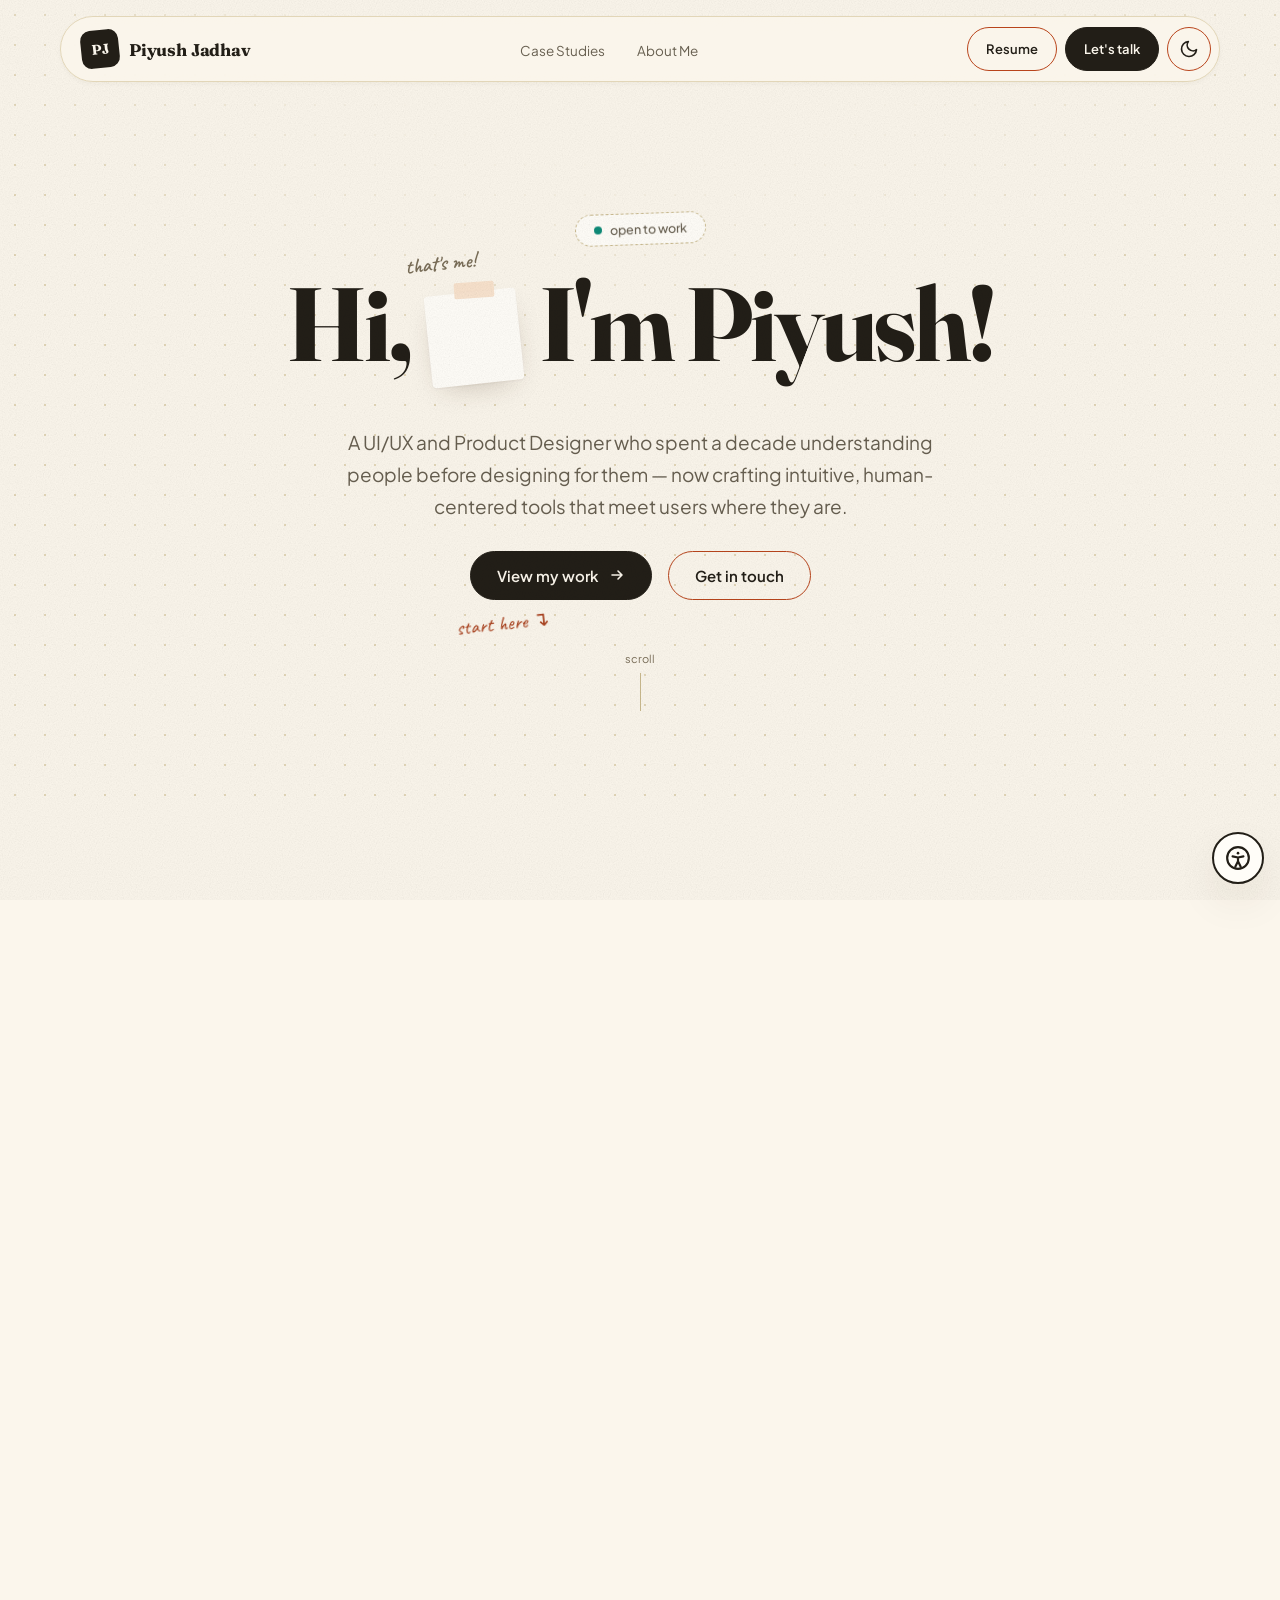
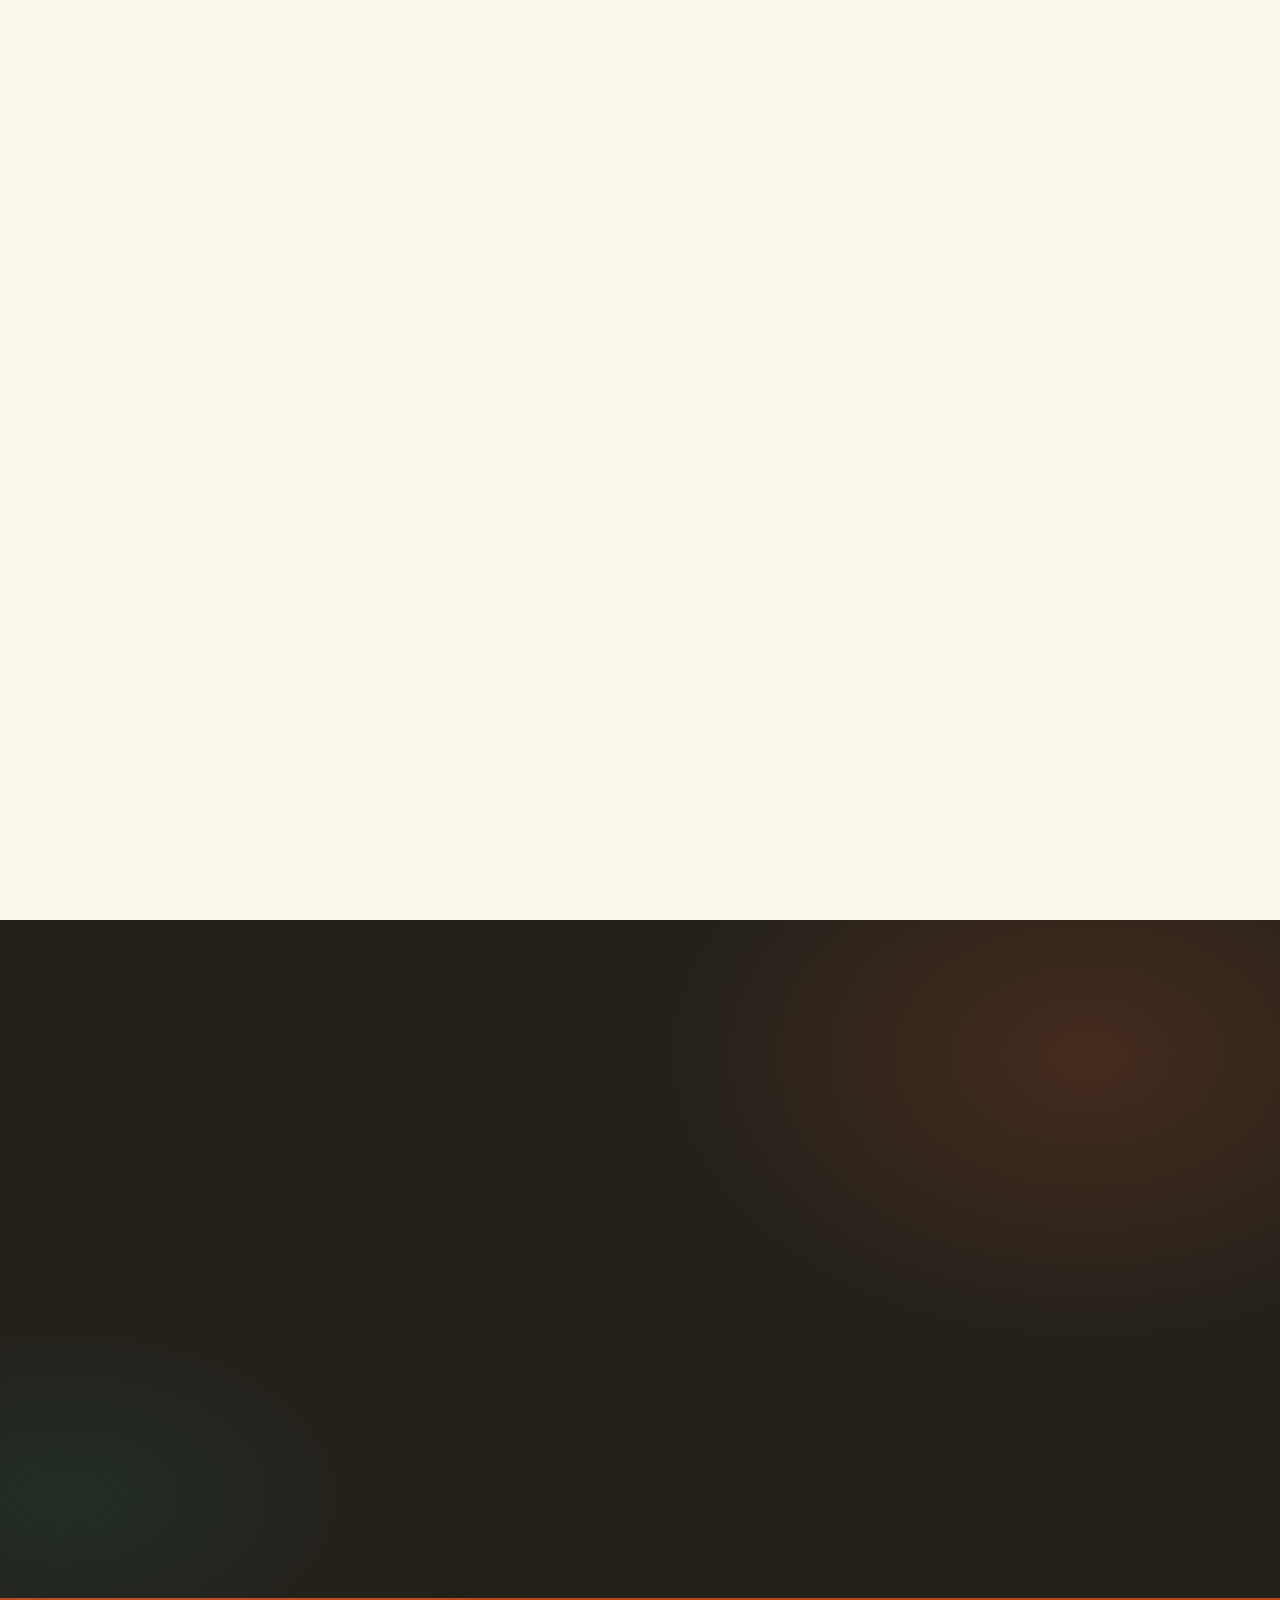
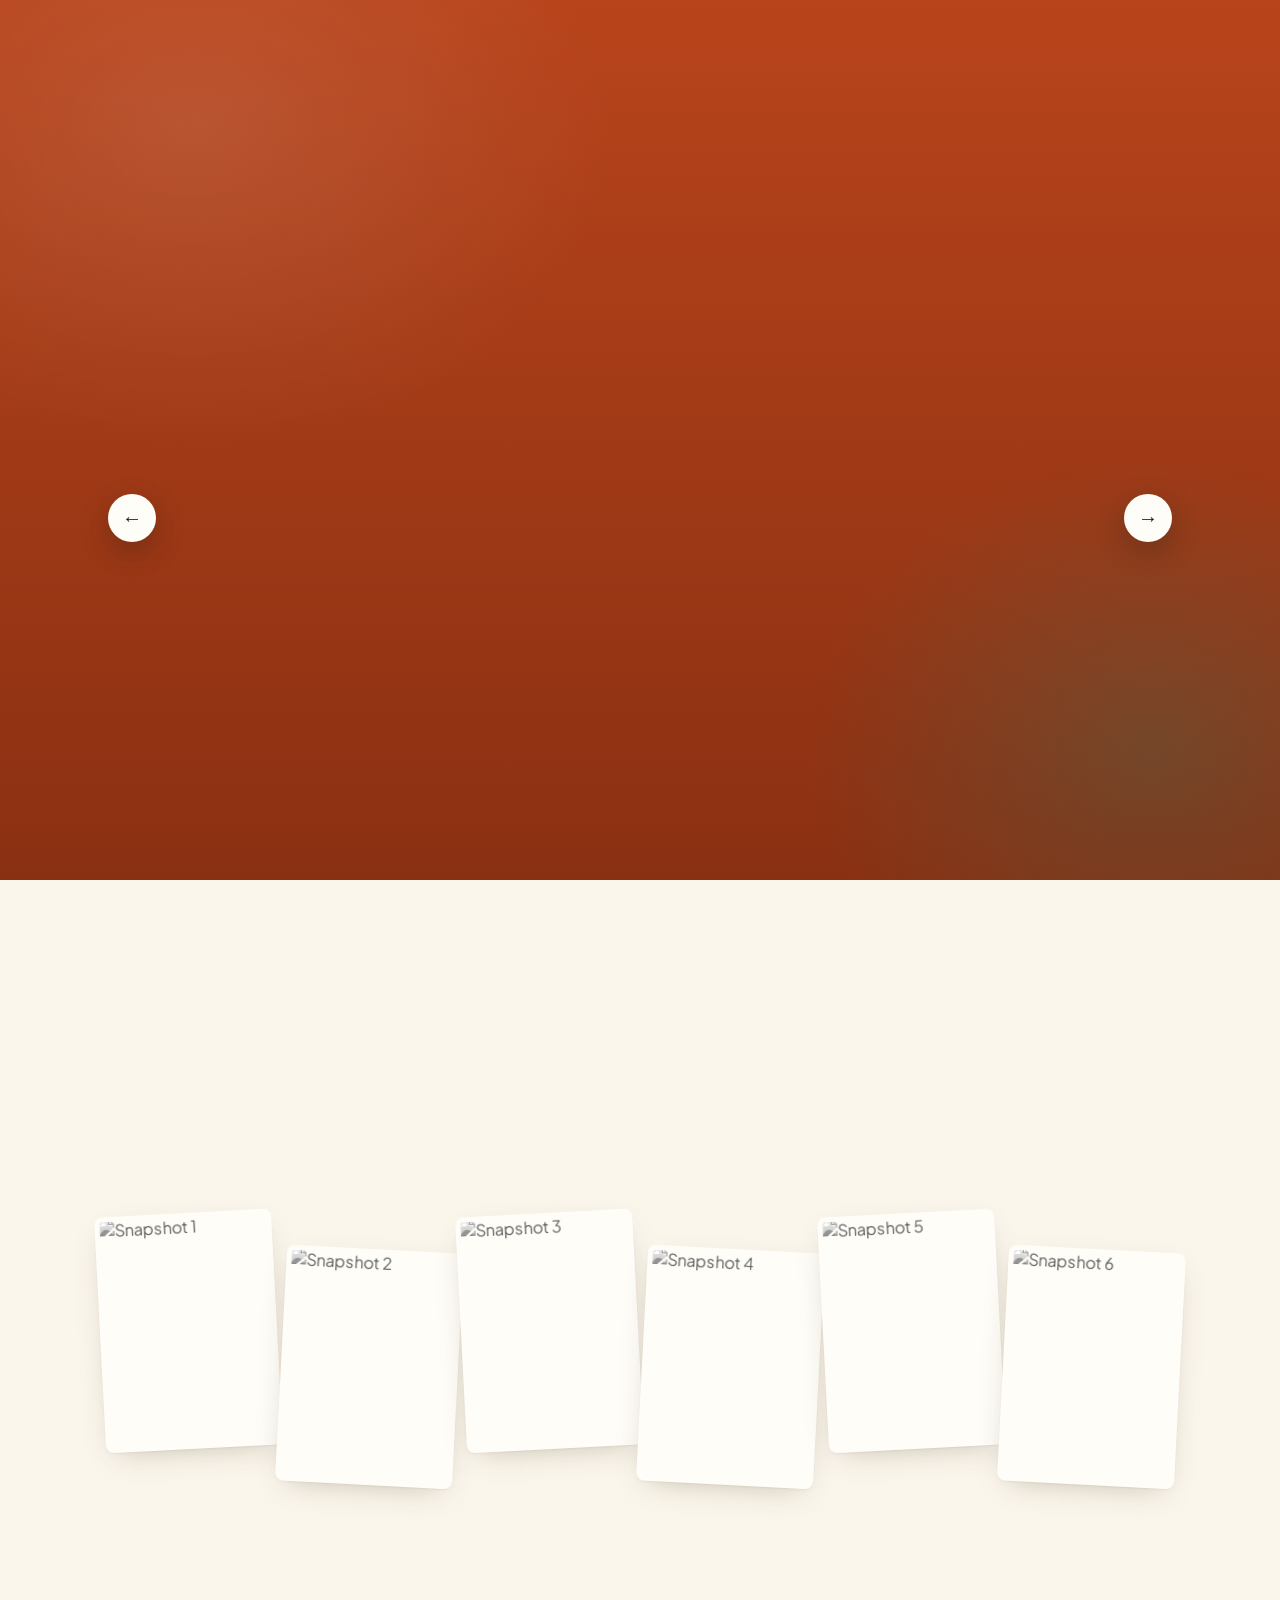
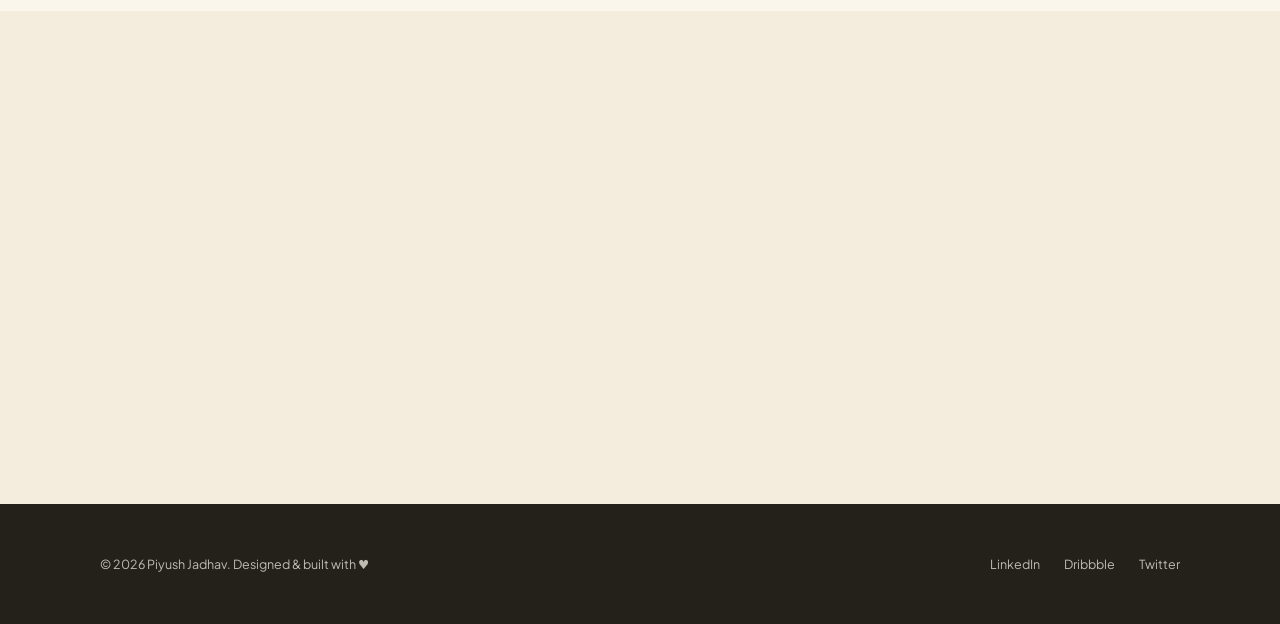
==== site/index.html @ 5db4d3a3 "Rename portfolio_new/site/index.html to site/index.html" ====
<!DOCTYPE html>
<html lang="en">
<head>
<meta charset="UTF-8">
<meta name="viewport" content="width=device-width, initial-scale=1.0">
<title>Piyush Jadhav — UX &amp; Product Designer</title>
<meta name="description" content="Portfolio of Piyush Jadhav, a UX and product designer crafting human-centered tools.">
<meta name="theme-color" content="#FBF6EC">
<meta property="og:title" content="Piyush Jadhav — UX &amp; Product Designer">
<meta property="og:description" content="Portfolio of Piyush Jadhav, a UX and product designer crafting human-centered tools.">
<meta property="og:type" content="website">
<link rel="icon" href="favicon.ico" sizes="any">
<link rel="icon" type="image/svg+xml" href="favicon.svg">
<script>
document.documentElement.classList.add('js');
try{var d=document.documentElement,s=JSON.parse(localStorage.getItem('pj-a11y')||'null');
if(!s){s={calm:matchMedia('(prefers-reduced-motion: reduce)').matches,contrast:matchMedia('(prefers-contrast: more)').matches}}
if(s.text)d.dataset.a11yText=s.text;
['contrast','font','calm','links','space'].forEach(function(k){if(s[k])d.setAttribute('data-a11y-'+k,'')})}catch(e){}
try{var t=null;try{t=localStorage.getItem('pj-theme')}catch(e){}
if(t!=='dark'&&t!=='light')t=matchMedia('(prefers-color-scheme: dark)').matches?'dark':'light';
d.dataset.theme=t;var m=document.querySelector('meta[name="theme-color"]');if(m)m.setAttribute('content',t==='dark'?'#17140F':'#FBF6EC')}catch(e){}
</script>
<link rel="preconnect" href="https://fonts.googleapis.com">
<link rel="preconnect" href="https://fonts.gstatic.com" crossorigin>
<link href="https://fonts.googleapis.com/css2?family=Fraunces:opsz,wght@9..144,600;9..144,700&amp;family=Plus+Jakarta+Sans:wght@400;500;600;700&amp;family=Caveat:wght@500;600&amp;display=swap" rel="stylesheet">

<link rel="stylesheet" href="css/site.css">
</head>
<body>
<a href="#main" class="skip-link">Skip to content</a>

<div id="grain" aria-hidden="true"></div>

<!-- ── NAVBAR ── -->
<nav id="navbar" aria-label="Main navigation">
  <div id="navbar-inner">
    <a href="./" class="nav-logo" aria-label="Piyush Jadhav — home">
      <div class="nav-logo-mark" aria-hidden="true">PJ</div>
      <span class="nav-logo-name">Piyush Jadhav</span>
    </a>
    <ul class="nav-links">
      <li><a href="#work">Case Studies</a></li>
      <li><a href="#about">About Me</a></li>
    </ul>
    <div class="nav-actions">
      <a href="assets/Resume.pdf" target="_blank" rel="noopener" class="nav-pill nav-pill--ghost">Resume<span class="sr-only"> (opens in new tab)</span></a>
      <a href="#contact" class="nav-pill nav-pill--solid">Let's talk</a>
      <button type="button" class="theme-toggle" id="theme-toggle" aria-label="Dark mode" aria-pressed="false">
        <svg class="icon-moon" viewBox="0 0 24 24" fill="none" stroke="currentColor" stroke-width="2" stroke-linecap="round" stroke-linejoin="round" aria-hidden="true"><path d="M21 12.79A9 9 0 1 1 11.21 3 7 7 0 0 0 21 12.79z"/></svg>
        <svg class="icon-sun" viewBox="0 0 24 24" fill="none" stroke="currentColor" stroke-width="2" stroke-linecap="round" stroke-linejoin="round" aria-hidden="true"><circle cx="12" cy="12" r="4"/><path d="M12 2v2M12 20v2M4.93 4.93l1.41 1.41M17.66 17.66l1.41 1.41M2 12h2M20 12h2M4.93 19.07l1.41-1.41M17.66 6.34l1.41-1.41"/></svg>
      </button>
      <button type="button" class="nav-hamburger" id="hamburger" aria-label="Open menu" aria-expanded="false" aria-controls="mobile-menu">
        <span></span><span></span><span></span>
      </button>
    </div>
  </div>
</nav>

<!-- Mobile menu -->
<div id="mobile-menu" aria-hidden="true">
  <ul>
    <li><a href="#work">Case Studies</a></li>
    <li><a href="#about">About Me</a></li>
    <li><a href="assets/Resume.pdf" target="_blank" rel="noopener">Resume<span class="sr-only"> (opens in new tab)</span></a></li>
    <li><a href="#contact">Let's talk →</a></li>
  </ul>
</div>

<main id="main" tabindex="-1">
<!-- ── HERO ── -->
<section id="hero" aria-label="Introduction">
  <div class="hero-inner">

    <div class="hero-badge">
      <div class="hero-badge-dot"></div>
      <span>open to work</span>
    </div>

    <h1 class="hero-headline">
      Hi,&nbsp;<span class="hero-photo-wrap">
        <span class="hero-photo-tape" aria-hidden="true"></span>
        <span class="hero-photo-inline">
          <span class="logo-mask" aria-hidden="true"></span>
        </span>
        <span class="hero-photo-note annotation" aria-hidden="true">that's me!</span>
      </span>&nbsp;I'm Piyush!
    </h1>

    <p class="hero-sub">
      A UI/UX and Product Designer who spent a decade understanding people before designing for them — now crafting intuitive, human-centered tools that meet users where they are.
    </p>

    <div class="hero-actions">
      <a href="#work" class="btn-primary">
        View my work
        <svg class="icn" width="16" height="16" viewBox="0 0 16 16" fill="none"><path d="M3 8h10M9 4l4 4-4 4" stroke="currentColor" stroke-width="1.6" stroke-linecap="round" stroke-linejoin="round"/></svg>
      </a>
      <a href="#contact" class="btn-ghost">Get in touch</a>
      <span class="hero-actions-note annotation" aria-hidden="true">start here ↴</span>
    </div>

    <div class="hero-scroll-hint" aria-hidden="true">
      <span>scroll</span>
      <div class="scroll-line"></div>
    </div>

  </div>
</section>

<!-- ── WORK / PROJECTS ── -->
<section id="work" aria-labelledby="work-title">
  <div class="container">
    <div class="section-header reveal">
      <span class="eyebrow">selected work</span>
      <h2 class="section-title" id="work-title">Featured Case Studies</h2>
      <p class="section-sub">Real problems, real solutions — each project driven by research and refined by iteration.</p>
    </div>

    <div class="projects-grid">

      <!-- ─ CARD 1 — FEATURED (Culinarr) ─ -->
      <article class="project-card featured" aria-label="Culinarr case study">
        <span class="card-pin" aria-hidden="true"></span>
        <div class="project-card-inner">
          <div class="card-image">
            <img loading="lazy" decoding="async" src="images/case-studies/culinarr/01home.avif" width="1200" height="900" alt="Culinarr home screen">
            <div class="card-overlay"></div>
            <span class="card-view-label">View case study</span>
          </div>
          <div class="card-body">
            <div class="card-type">Mobile Application</div>
            <h3 class="card-title">Culinarr — Designing a Shared Dining Experience for Groups</h3>
            <p class="card-desc">A QR-based ordering system for inclusive group dining.</p>
            <ul class="card-tags" role="list">
              <li class="card-tag">Product Design</li>
              <li class="card-tag">Mobile</li>
              <li class="card-tag">Hospitality</li>
              <li class="card-tag">Academic</li>
            </ul>
            <a href="case-studies/culinarr.html" class="card-arrow">
              Read case study<span class="sr-only">: Culinarr</span>
              <svg class="icn" width="14" height="14" viewBox="0 0 16 16" fill="none"><path d="M3 8h10M9 4l4 4-4 4" stroke="currentColor" stroke-width="1.6" stroke-linecap="round" stroke-linejoin="round"/></svg>
            </a>
          </div>
        </div>
      </article>

      <!-- ─ CARD 2 — DWP ─ -->
      <article class="project-card" aria-label="DWP Bereavement Service Design case study">
        <span class="card-pin" aria-hidden="true"></span>
        <div class="project-card-inner">
          <div class="card-image">
            <img loading="lazy" decoding="async" src="images/case-studies/dwp/dwp_bg.avif" width="1200" height="900" alt="DWP bereavement service">
            <div class="card-overlay"></div>
            <span class="card-view-label">View case study</span>
          </div>
          <div class="card-body">
            <div class="card-type">Service Design</div>
            <h3 class="card-title">Improving Bereavement Services in the UK</h3>
            <p class="card-desc">Simplifying entitlement discovery for the newly bereaved.</p>
            <ul class="card-tags" role="list">
              <li class="card-tag">Service Design</li>
              <li class="card-tag">Public Sector</li>
              <li class="card-tag">Industry Project</li>
            </ul>
            <a href="case-studies/dwp.html" class="card-arrow">
              Read case study<span class="sr-only">: Improving Bereavement Services</span>
              <svg class="icn" width="14" height="14" viewBox="0 0 16 16" fill="none"><path d="M3 8h10M9 4l4 4-4 4" stroke="currentColor" stroke-width="1.6" stroke-linecap="round" stroke-linejoin="round"/></svg>
            </a>
          </div>
        </div>
      </article>

      <!-- ─ CARD 3 — Autodesk ─ -->
      <article class="project-card" aria-label="Autodesk ACC UX Design case study">
        <span class="card-pin" aria-hidden="true"></span>
        <div class="project-card-inner">
          <div class="card-image">
            <img loading="lazy" decoding="async" src="images/case-studies/autodesk/ad_bg.avif" width="1200" height="900" alt="Autodesk ACC interface">
            <div class="card-overlay"></div>
            <span class="card-view-label">View case study</span>
          </div>
          <div class="card-body">
            <div class="card-type">UX Design</div>
            <h3 class="card-title">Autodesk ACC — Streamlining Construction Workflows</h3>
            <p class="card-desc">Streamlining construction workflows for field and office teams.</p>
            <ul class="card-tags" role="list">
              <li class="card-tag">Enterprise UX</li>
              <li class="card-tag">B2B</li>
              <li class="card-tag">Industry Project</li>
            </ul>
            <a href="case-studies/autodesk.html" class="card-arrow">
              Read case study<span class="sr-only">: Autodesk ACC</span>
              <svg class="icn" width="14" height="14" viewBox="0 0 16 16" fill="none"><path d="M3 8h10M9 4l4 4-4 4" stroke="currentColor" stroke-width="1.6" stroke-linecap="round" stroke-linejoin="round"/></svg>
            </a>
          </div>
        </div>
      </article>

    </div>
  </div>
</section>

<!-- ── ABOUT ── -->
<section id="about" aria-labelledby="about-title">
  <div class="container">
    <div class="about-inner">
      <div class="about-left reveal">
        <span class="eyebrow">about me</span>
        <h2 class="about-title" id="about-title">Designer by craft.<br><span class="hand">Learner by habit.</span></h2>
        <div class="about-body">
          <p>Fueled by a passion for continuous learning and great food, I love spending my late nights diving into UI/UX concepts to craft better digital experiences — or binge-watch my favourite anime.</p>
          </div>
        <h3 class="about-skills-label">Skillset</h3>
        <ul class="about-skills" role="list">
          <li class="skill-tape">Product Design</li>
          <li class="skill-tape">UX Research</li>
          <li class="skill-tape">Prototyping</li>
          <li class="skill-tape">Design Systems</li>
          <li class="skill-tape">Figma</li>
          <li class="skill-tape">User Testing</li>
          <li class="skill-tape">Accessibility</li>
          <li class="skill-tape">Visual Design</li>
        </ul>
      </div>
      <div class="about-right reveal" style="transition-delay:.15s">
        <span class="about-photo-note annotation" aria-hidden="true">off duty</span>
        <div class="about-photo-card">
          <img src="images/main-profile.jpeg" alt="Piyush Jadhav" class="about-photo-img">
          <!--<div class="about-photo-caption">Piyush, probably mid-sentence about a font pairing</div>-->
        </div>
      </div>
    </div>
  </div>
</section>

<!-- ── TESTIMONIALS ── -->
<section id="testimonials" aria-labelledby="testimonials-title">
  <div class="container">
    <div class="section-header reveal">
      <span class="eyebrow">Kind Words</span>
      <h2 class="section-title" id="testimonials-title">What People Say</h2>
      <p class="section-sub">A few notes from people I&rsquo;ve worked alongside.</p>
    </div>

    <div class="testimonial-carousel" id="testimonial-carousel">
      <button class="carousel-nav carousel-nav-prev" id="testimonial-prev" aria-label="Previous testimonial" type="button">&larr;</button>
      <div class="testimonial-track" id="testimonial-track"></div>
      <button class="carousel-nav carousel-nav-next" id="testimonial-next" aria-label="Next testimonial" type="button">&rarr;</button>
    </div>

    <div class="testimonial-dots" id="testimonial-dots" role="tablist" aria-label="Select testimonial"></div>
  </div>
</section>

<!-- ── PHOTO GALLERY (zigzag, hover-to-focus) ── -->
<section id="gallery" aria-labelledby="gallery-title">
  <div class="container">
    <div class="section-header reveal">
      <span class="eyebrow">About Me</span>
      <h2 class="section-title" id="gallery-title">A Few Frames of My World</h2>
      <p class="section-sub">Hover or tap a frame to bring it into focus.</p>
    </div>

    <div class="gallery-strip" id="gallery-strip">
      <div class="gallery-item"><img src="images/IMG_8523.jpeg" alt="Snapshot 1" loading="lazy"><span class="gallery-caption">When I have no work</span></div>
      <div class="gallery-item"><img src="images/frame2.jpg" alt="Snapshot 2" loading="lazy"><span class="gallery-caption">I love to cook!</span></div>
      <div class="gallery-item"><img src="images/frame3.jpg" alt="Snapshot 3" loading="lazy"><span class="gallery-caption">Focused while working</span></div>
      <div class="gallery-item"><img src="images/frame4.jpg" alt="Snapshot 4" loading="lazy"><span class="gallery-caption">You'll find me here</span></div>
      <div class="gallery-item"><img src="images/frame5.jpg" alt="Snapshot 5" loading="lazy"><span class="gallery-caption">or find me watching anime</span></div>
      <div class="gallery-item"><img src="images/frame6.jpg" alt="Snapshot 6" loading="lazy"><span class="gallery-caption">Streets of Preston</span></div>
    </div>
  </div>
</section>

<!-- ── CONTACT ── -->
<section id="contact" aria-labelledby="contact-title">
  <div class="container">
    <div class="contact-card reveal">
      <div class="contact-left">
        <span class="eyebrow">let's connect</span>
        <h2 class="section-title" id="contact-title">Got a project in mind?</h2>
        <p class="contact-sub">Whether it's a full product build or just a conversation — I'm always happy to chat design.</p>
      </div>
      <div class="contact-actions">
        <a href="mailto:work.piyushjadhav@gmail.com" class="btn-primary">
          Say hello
          <svg class="icn" width="16" height="16" viewBox="0 0 16 16" fill="none"><path d="M3 8h10M9 4l4 4-4 4" stroke="currentColor" stroke-width="1.6" stroke-linecap="round" stroke-linejoin="round"/></svg>
        </a>
        <a href="assets/Resume.pdf" class="btn-ghost" target="_blank" rel="noopener">View resume<span class="sr-only"> (opens in new tab)</span></a>
      </div>
    </div>
  </div>
</section>

</main>

<!-- ── FOOTER ── -->
<footer>
  <div class="container">
    <div class="footer-inner">
      <span class="footer-left">© 2026 Piyush Jadhav. Designed &amp; built with ♥</span>
      <div class="footer-links">
        <a href="https://www.linkedin.com/in/piyushjadhavdesign/" target="_blank" rel="noopener">LinkedIn<span class="sr-only"> (opens in new tab)</span></a>
        <a href="https://dribbble.com/piyushjadhav" target="_blank" rel="noopener">Dribbble<span class="sr-only"> (opens in new tab)</span></a>
        <a href="https://twitter.com/piyushjadhav" target="_blank" rel="noopener">Twitter<span class="sr-only"> (opens in new tab)</span></a>
      </div>
    </div>
  </div>
</footer>

<!-- Testimonial modal — one reusable dialog, filled in per-card by JS -->
<div class="testimonial-modal" id="testimonial-modal" role="dialog" aria-modal="true" aria-labelledby="testimonial-modal-name" aria-hidden="true">
  <div class="testimonial-modal-panel" id="testimonial-modal-panel" tabindex="-1">
    <button class="testimonial-modal-close" id="testimonial-modal-close" aria-label="Close testimonial" type="button">&times;</button>
    <span class="testimonial-modal-quote" aria-hidden="true">&#8220;</span>
    <div class="testimonial-modal-avatar"><img id="testimonial-modal-avatar" src="" alt=""></div>
    <h3 class="testimonial-modal-name" id="testimonial-modal-name"></h3>
    <p class="testimonial-modal-role" id="testimonial-modal-role"></p>
    <p class="testimonial-modal-text" id="testimonial-modal-text"></p>
  </div>
</div>

<!-- ── ACCESSIBILITY ── -->
<div id="a11y-widget">
  <section id="a11y-panel" aria-labelledby="a11y-title" hidden>
    <h2 id="a11y-title">Accessibility</h2>
    <button type="button" class="a11y-row a11y-row--preset" role="switch" aria-checked="false" id="a11y-preset"><span>Accessible view<small>One tap: larger text, high contrast, calm layout</small></span><span class="a11y-track" aria-hidden="true"></span></button>
    <div class="a11y-group" role="group" aria-labelledby="a11y-size-label">
      <span id="a11y-size-label">Text size</span>
      <div class="a11y-sizes">
        <button type="button" class="a11y-size" data-text="0" aria-pressed="true" aria-label="Default text size" style="font-size:.875rem">A</button>
        <button type="button" class="a11y-size" data-text="1" aria-pressed="false" aria-label="Large text size" style="font-size:1.0625rem">A</button>
        <button type="button" class="a11y-size" data-text="2" aria-pressed="false" aria-label="Extra large text size" style="font-size:1.3125rem">A</button>
      </div>
    </div>
    <button type="button" class="a11y-row" role="switch" aria-checked="false" data-flag="contrast"><span>High contrast</span><span class="a11y-track" aria-hidden="true"></span></button>
    <button type="button" class="a11y-row" role="switch" aria-checked="false" data-flag="font"><span>Readable font<small>Atkinson Hyperlegible</small></span><span class="a11y-track" aria-hidden="true"></span></button>
    <button type="button" class="a11y-row" role="switch" aria-checked="false" data-flag="calm"><span>Calm layout<small>No motion, tilt or texture</small></span><span class="a11y-track" aria-hidden="true"></span></button>
    <button type="button" class="a11y-row" role="switch" aria-checked="false" data-flag="links"><span>Underline links</span><span class="a11y-track" aria-hidden="true"></span></button>
    <button type="button" class="a11y-row" role="switch" aria-checked="false" data-flag="space"><span>Roomier text spacing</span><span class="a11y-track" aria-hidden="true"></span></button>
    <button type="button" class="a11y-reset" id="a11y-reset">Reset all</button>
  </section>
  <button type="button" id="a11y-fab" aria-expanded="false" aria-controls="a11y-panel" aria-label="Accessibility options">
    <svg width="26" height="26" viewBox="0 0 24 24" fill="none" stroke="currentColor" stroke-width="2" stroke-linecap="round" stroke-linejoin="round" aria-hidden="true"><circle cx="12" cy="12" r="10"/><circle cx="12" cy="7.5" r="1.2" fill="currentColor" stroke="none"/><path d="M7 10.5l5 1 5-1M12 11.5v3.5M9.5 20l2.5-5 2.5 5"/></svg>
  </button>
</div>

<script src="js/site.js" defer></script>
<script src="js/sections.js" defer></script>
</body>
</html>
---- site/css/site.css ----
/* ============================================================
   RESET
   ============================================================ */
*, *::before, *::after { box-sizing: border-box; margin: 0; padding: 0; }
html { scroll-behavior: smooth; scroll-padding-top: 96px; -webkit-font-smoothing: antialiased; -webkit-text-size-adjust: 100%; }
img { max-width: 100%; display: block; }
a { color: inherit; }
button { font: inherit; }
.sr-only { position: absolute; width: 1px; height: 1px; margin: -1px; padding: 0; overflow: hidden; clip: rect(0,0,0,0); white-space: nowrap; border: 0; }
.skip-link { position: fixed; top: 12px; left: 12px; z-index: 200; background: var(--ink); color: var(--paper); padding: 12px 18px; border-radius: var(--r-sm); font-family: var(--font-mono); font-size: .875rem; transform: translateY(-200%); }
.skip-link:focus { transform: none; }
:focus-visible { outline: 3px solid var(--accent-btn); outline-offset: 3px; border-radius: 4px; }
#about :focus-visible, footer :focus-visible { outline-color: var(--accent-soft); }
main:focus { outline: none; }

/* ============================================================
   TOKENS — warm paper / hand-annotated studio palette
   ============================================================ */
:root {
  --paper:       #FBF6EC;
  --paper-dim:   #F4EDDD;
  --card:        #FFFDF8;
  --panel:       #24211B;
  --panel-2:     #2C2820;

  --ink:         #221E17;
  --ink-soft:    #675F50;
  --ink-faint:   #7A6E58;
  --line:        #E2D6B8;
  --line-strong: #C9B98D;

  --accent:      #DD5A2C;
  --accent-dark: #A93F1B;
  --accent-soft: #F7DFC7;
  --accent-btn:  #B8441B; /* accent used as text / border / outline */
  --accent-fill: #B8441B; /* accent used as a solid fill behind white text */
  --accent-wash: #F7DFC7; /* soft accent tint for backgrounds and highlights */
  --on-accent:   #FFFFFF;
  --paper-deep:  #EADFC4; /* darker beige: secondary-button hover */
  --teal:        #0E8B78;
  --paper-rgb:   251 246 236;
  --on-panel:    #FBF6EC; /* text on the always-dark About / footer panels */
  --shadow-rgb:  60 40 10;
  color-scheme: light;

  --font-display: 'Fraunces', Georgia, 'Times New Roman', serif;
  --font-body:    'Plus Jakarta Sans', 'Segoe UI', system-ui, sans-serif;
  --font-mono:    'Plus Jakarta Sans', 'Segoe UI', system-ui, sans-serif; /* labels, pills and buttons use the body face */
  --font-hand:    'Caveat', 'Segoe Print', cursive;

  --sp-4: 4px;  --sp-6: 6px;  --sp-8: 8px;
  --sp-12: 12px; --sp-16: 16px; --sp-20: 20px;
  --sp-24: 24px; --sp-32: 32px; --sp-40: 40px;
  --sp-48: 48px; --sp-64: 64px; --sp-80: 80px;
  --sp-120: 120px;
  --sp-10: 10px; --sp-14: 14px; --sp-18: 18px; --sp-28: 28px; --sp-56: 56px;

  --r-sm: 8px; --r-md: 14px; --r-lg: 22px; --r-xl: 36px;

  --shadow-card:  0 1px 2px rgb(var(--shadow-rgb)/.06), 0 10px 30px -12px rgb(var(--shadow-rgb)/.28);
  --shadow-pop:   0 18px 48px -14px rgb(var(--shadow-rgb)/.32);
  --ease-spring:  cubic-bezier(.22,1.1,.36,1);
  --ease-out:     cubic-bezier(.16,1,.3,1);
}

body {
  font-family: var(--font-body);
  background: var(--paper);
  color: var(--ink-soft);
  overflow-x: hidden;
  overflow-x: clip;
}

/* ============================================================
   GRAIN OVERLAY — fixed, non-scrolling, cheap
   ============================================================ */
#grain {
  position: fixed; inset: 0; z-index: 3;
  pointer-events: none;
  opacity: .5;
  mix-blend-mode: multiply;
  background-image: url("data:image/svg+xml;utf8,%3Csvg xmlns='http://www.w3.org/2000/svg' width='140' height='140'%3E%3Cfilter id='n'%3E%3CfeTurbulence type='fractalNoise' baseFrequency='0.85' numOctaves='2' stitchTiles='stitch'/%3E%3CfeColorMatrix type='saturate' values='0'/%3E%3C/filter%3E%3Crect width='100%25' height='100%25' filter='url(%23n)' opacity='0.35'/%3E%3C/svg%3E");
}

/* ============================================================
   UTILITY
   ============================================================ */
.container { width: 100%; max-width: 1160px; margin: 0 auto; padding: 0 var(--sp-40); }

.eyebrow {
  display: inline-flex; align-items: center; gap: 8px;
  font-family: var(--font-mono);
  font-size: 0.78125rem; color: var(--ink-faint);
  letter-spacing: .01em;
}
.eyebrow::before { content: '['; }
.eyebrow::after  { content: ']'; }

.annotation {
  font-family: var(--font-hand);
  font-size: 1.25rem;
  color: var(--ink-faint);
  line-height: 1;
  white-space: nowrap;
}

/* torn / dashed hairline used throughout instead of solid corporate borders */
.hairline-dashed { border: 1.5px dashed var(--line-strong); }

/* ============================================================
   NAVBAR
   ============================================================ */
#navbar {
  position: fixed; top: 0; left: 0; right: 0; z-index: 100;
  padding: var(--sp-16) var(--sp-20) 0;
  pointer-events: none;
}
#navbar-inner {
  pointer-events: all;
  max-width: 1160px; margin: 0 auto;
  display: flex; align-items: center; justify-content: space-between;
  height: 66px; padding: 0 var(--sp-8) 0 var(--sp-20);
  background: rgb(var(--paper-rgb)/.78);
  backdrop-filter: blur(14px); -webkit-backdrop-filter: blur(14px);
  border: 1.5px solid var(--line);
  border-radius: 100px;
  box-shadow: 0 2px 4px rgb(var(--shadow-rgb)/.04);
  transition: background .3s ease, box-shadow .3s ease, border-color .3s ease;
}
#navbar-inner.scrolled {
  background: rgb(var(--paper-rgb)/.96);
  box-shadow: 0 10px 30px -12px rgb(var(--shadow-rgb)/.22);
  border-color: var(--line-strong);
}
.nav-logo { display: flex; align-items: center; gap: 10px; text-decoration: none; color: var(--ink); }
.nav-logo-mark {
  width: 38px; height: 38px;
  background: var(--ink); color: var(--paper);
  border-radius: 10px;
  display: flex; align-items: center; justify-content: center;
  font-family: var(--font-display); font-weight: 700; font-size: 0.875rem; letter-spacing: -.02em;
  transform: rotate(-6deg);
  transition: transform .35s var(--ease-spring), background .2s;
  flex-shrink: 0;
}
.nav-logo:hover .nav-logo-mark { transform: rotate(0deg) scale(1.06); background: var(--accent-btn); }
.nav-logo-name { font-family: var(--font-display); font-size: 1.0625rem; font-weight: 700; letter-spacing: -.01em; }

.nav-links { display: flex; align-items: center; gap: var(--sp-32); list-style: none; }
.nav-links a {
  font-family: var(--font-mono);
  font-size: 0.84375rem; color: var(--ink-soft); text-decoration: none;
  position: relative; transition: color .2s;
}
.nav-links a::after {
  content: ''; position: absolute; bottom: -6px; left: 0; right: 0; height: 2px;
  background: var(--accent); border-radius: 2px;
  transform: scaleX(0); transform-origin: left;
  transition: transform .3s var(--ease-spring);
}
.nav-links a:hover { color: var(--ink); }
.nav-links a:hover::after, .nav-links a.active::after { transform: scaleX(1); }
.nav-links a.active { color: var(--ink); }

.nav-actions { display: flex; align-items: center; gap: 8px; }
.nav-pill { font-size: 0.8125rem; padding: 9px 18px; min-height: 44px; gap: 6px; }

.nav-hamburger { display: none; flex-direction: column; align-items: center; justify-content: center; gap: 5px; cursor: pointer; background: none; border: none; width: 44px; height: 44px; }
.nav-hamburger span { display: block; width: 22px; height: 2px; background: var(--ink); border-radius: 2px; transition: transform .3s var(--ease-spring), opacity .3s; }
.nav-hamburger.open span:nth-child(1) { transform: translateY(7px) rotate(45deg); }
.nav-hamburger.open span:nth-child(2) { opacity: 0; }
.nav-hamburger.open span:nth-child(3) { transform: translateY(-7px) rotate(-45deg); }

#mobile-menu {
  display: none; position: fixed; top: 0; left: 0; right: 0; z-index: 99;
  padding-top: 100px;
  background: rgb(var(--paper-rgb)/.98);
  backdrop-filter: blur(20px);
  transform: translateY(-110%); visibility: hidden; max-height: 100dvh; overflow-y: auto;
  transition: transform .4s var(--ease-out), visibility 0s .4s;
}
#mobile-menu.open { transform: translateY(0); visibility: visible; transition-delay: 0s; }
#mobile-menu ul { list-style: none; padding: var(--sp-24) var(--sp-24) var(--sp-40); display: flex; flex-direction: column; gap: 4px; }
#mobile-menu a {
  display: block; font-family: var(--font-display); font-size: 1.5rem; font-weight: 700;
  color: var(--ink); text-decoration: none; padding: var(--sp-16) 0;
  border-bottom: 1.5px dashed var(--line-strong);
  transition: color .2s, padding-left .2s;
}
#mobile-menu a:hover { color: var(--accent); padding-left: 8px; }

/* ============================================================
   BUTTONS
   ============================================================ */
/* One system, two levels.
   PRIMARY   (.btn-primary, .nav-pill--solid): black, turns orange on hover.
   SECONDARY (.btn-ghost, .nav-pill--ghost, .card-arrow, .card-view-label): orange outline, darker-beige fill on hover. */
.btn-primary, .btn-ghost, .nav-pill, .card-arrow {
  font-family: var(--font-body); font-weight: 600; letter-spacing: 0;
  border: 1.5px solid transparent; border-radius: 100px;
  text-decoration: none; cursor: pointer;
  display: inline-flex; align-items: center; justify-content: center; gap: 10px;
  /* colour + shadow only: the button itself never moves, tilts or follows the pointer */
  transition: box-shadow .2s ease, background-color .2s ease, border-color .2s ease, color .2s ease;
}
.btn-primary, .btn-ghost { font-size: 0.9375rem; padding: 14px 26px; min-height: 48px; }
.btn-primary .icn { transition: transform .2s ease-out; }
.btn-primary:hover .icn { transform: translateX(3px); }

.btn-primary, .nav-pill--solid { background: var(--ink); color: var(--paper); border-color: var(--ink); }
.btn-primary:hover, .nav-pill--solid:hover { background: var(--accent-fill); border-color: var(--accent-fill); color: var(--on-accent); box-shadow: 0 10px 24px -10px rgba(221,90,44,.55); }

.btn-ghost, .nav-pill--ghost, .card-arrow { background: transparent; color: var(--ink); border-color: var(--accent-btn); }
.btn-ghost:hover, .nav-pill--ghost:hover, .card-arrow:hover { background: var(--paper-deep); border-color: var(--accent-btn); color: var(--ink); }

/* ============================================================
   HERO
   ============================================================ */
#hero {
  min-height: calc(100vh - 80px); min-height: calc(100svh - 80px);
  display: flex; align-items: center;
  padding: clamp(112px, 16vh, 150px) var(--sp-20) var(--sp-40);
  position: relative; overflow: hidden;
  background:
    radial-gradient(circle, var(--line) 1.4px, transparent 1.4px) 0 0/30px 30px,
    var(--paper);
  mask-image: none;
}
#hero::before {
  content: '';
  position: absolute; inset: 0;
  background: radial-gradient(ellipse 70% 60% at 50% 0%, var(--paper) 30%, transparent 78%);
  z-index: 0;
}
.hero-inner {
  position: relative; z-index: 1;
  width: 100%; max-width: 900px; margin: 0 auto;
  display: flex; flex-direction: column; align-items: center; text-align: center; gap: var(--sp-28);
}

.hero-badge {
  display: inline-flex; align-items: center; gap: var(--sp-8);
  background: var(--card); border: 1.5px dashed var(--line-strong);
  padding: 7px 18px; border-radius: 100px;
  transform: rotate(-2deg);
  opacity: 0; animation: fadeSlideDown .6s .1s var(--ease-out) forwards;
}
.hero-badge-dot { width: 8px; height: 8px; border-radius: 50%; background: var(--teal); animation: pulse 2s infinite; }
.hero-badge span { font-family: var(--font-mono); font-size: 0.78125rem; font-weight: 500; color: var(--ink-soft); }

.hero-headline {
  font-family: var(--font-display);
  font-size: clamp(2.875rem, 8.4vw, 6.5rem);
  font-weight: 700; line-height: .98; letter-spacing: -.03em; text-wrap: balance;
  color: var(--ink);
  opacity: 0; animation: fadeSlideUp .7s .22s var(--ease-out) forwards;
}

.hero-photo-wrap { position: relative; display: inline-block; vertical-align: -22%; margin: 0 6px; }
.hero-photo-inline {
  display: inline-block;
  width: clamp(58px, 7.4vw, 92px); height: clamp(58px, 7.4vw, 92px);
  background: var(--card);
  padding: 6px 6px 14px;
  border-radius: 4px;
  box-shadow: var(--shadow-card);
  transform: rotate(-6deg);
  transition: transform .4s var(--ease-spring);
  cursor: pointer; overflow: hidden;
}
.logo-mask {
  display: block; width: 100%; height: 100%;
  background-color: var(--ink);          /* dark in light mode, cream in dark mode */
  -webkit-mask: url("../images/logo.svg") center / contain no-repeat;
          mask: url("../images/logo.svg") center / contain no-repeat;
}
.hero-photo-inline:hover { transform: rotate(4deg) scale(1.1); }
.hero-photo-tape {
  position: absolute; top: -10px; left: 50%; transform: translateX(-50%) rotate(-4deg);
  width: 40px; height: 16px; background: var(--accent-wash);
  opacity: .85; border-radius: 2px; z-index: 2;
}
.hero-photo-note {
  position: absolute; left: -22px; bottom: calc(100% + 14px); margin: 0;
  font-family: var(--font-hand); font-weight: 600; font-size: 1.3125rem;
  letter-spacing: 0; line-height: 1; color: var(--ink-faint);
  transform: rotate(-6deg); transform-origin: left bottom; white-space: nowrap; pointer-events: none;
}

.hero-sub {
  font-size: clamp(1rem, 1.9vw, 1.1875rem); color: var(--ink-soft); line-height: 1.7;
  max-width: 620px;
  opacity: 0; animation: fadeSlideUp .7s .36s var(--ease-out) forwards;
}

.hero-actions {
  display: flex; align-items: center; gap: var(--sp-16); flex-wrap: wrap; justify-content: center;
  position: relative;
  opacity: 0; animation: fadeSlideUp .7s .5s var(--ease-out) forwards;
}
.hero-actions-note {
  position: absolute; left: -14px; bottom: -34px;
  font-family: var(--font-hand); font-size: 1.25rem; color: var(--accent-dark);
  transform: rotate(-6deg); white-space: nowrap;
}

.hero-scroll-hint { display: flex; flex-direction: column; align-items: center; gap: 8px; margin-top: var(--sp-24); opacity: 0; animation: fadeIn .6s 1s forwards; }
.hero-scroll-hint span { font-family: var(--font-mono); font-size: 0.6875rem; color: var(--ink-faint); }
.scroll-line { width: 1px; height: 38px; background: var(--line-strong); position: relative; overflow: hidden; }
.scroll-line::after { content: ''; position: absolute; top: -38px; left: 0; width: 1px; height: 38px; background: var(--accent); animation: scrollDrop 1.8s 1s infinite; }

/* ============================================================
   SECTION COMMON
   ============================================================ */
section { padding: var(--sp-120) 0; position: relative; }
.section-header { text-align: center; margin-bottom: var(--sp-64); }
.section-title {
  font-family: var(--font-display); font-weight: 700;
  font-size: clamp(1.875rem, 4.2vw, 2.875rem); letter-spacing: -.03em;
  color: var(--ink); line-height: 1.06; margin-top: var(--sp-14);
}
.section-sub { margin-top: var(--sp-16); font-size: 1rem; color: var(--ink-soft); max-width: 520px; margin-inline: auto; line-height: 1.7; }

/* ============================================================
   WORK / CASE STUDY CARDS
   (structure preserved from the original build — image, overlay,
   view label, eyebrow, title, description, tags, arrow link —
   reskinned in the paper / pinned-to-the-board language)
   ============================================================ */
#work { background: var(--paper); padding-top: var(--sp-56); }

.projects-grid { display: grid; grid-template-columns: repeat(2, 1fr); gap: var(--sp-32); }
.project-card.featured { grid-column: 1 / -1; }

.project-card {
  position: relative;
  border-radius: var(--r-lg);
  overflow: visible;
  cursor: pointer;
  opacity: 1; transform: rotate(var(--tilt, 0deg));
  transition: opacity .6s var(--ease-out), transform .5s var(--ease-spring), box-shadow .3s;
}
.project-card:nth-child(odd)  { --tilt: -1.1deg; }
.project-card:nth-child(even) { --tilt: 1.1deg; }
.project-card.visible { opacity: 1; transform: translateY(0) rotate(var(--tilt)); }
.js .project-card:not(.visible) { opacity: 0; transform: translateY(28px); }
.project-card:focus-within { z-index: 2; }
@media (hover: hover) { .project-card:hover { transform: translateY(-8px) rotate(0deg); z-index: 2; } }
.project-card:active { transform: translateY(-2px) rotate(0deg) scale(.99); }

.project-card-inner {
  background: var(--card);
  border: 1.5px dashed var(--line-strong);
  border-radius: var(--r-lg);
  overflow: hidden;
  box-shadow: var(--shadow-card);
  transition: box-shadow .3s, border-color .3s, transform .2s ease-out;
}
.project-card:focus-within .project-card-inner { border-color: var(--accent-btn); border-style: solid; }
.project-card:hover .project-card-inner { box-shadow: var(--shadow-pop); border-color: var(--accent); border-style: solid; }

.card-pin {
  position: absolute; top: -9px; left: 28px; z-index: 3;
  width: 16px; height: 16px; border-radius: 50%;
  pointer-events: none;
  background: radial-gradient(circle at 35% 30%, #ff8a5c, var(--accent-dark) 75%);
  box-shadow: 0 3px 6px rgb(var(--shadow-rgb)/.35);
}

.card-image { position: relative; overflow: hidden; aspect-ratio: 16/9; background: var(--paper-dim); }
.project-card.featured .card-image { aspect-ratio: 21/9; }
.card-image img { width: 100%; height: 100%; object-fit: cover; transition: transform .6s var(--ease-out); filter: saturate(.96); }
.project-card:hover .card-image img { transform: scale(1.045); }

.card-overlay { position: absolute; inset: 0; background: linear-gradient(to top, rgba(34,30,23,.7) 0%, transparent 55%); opacity: 0; transition: opacity .3s; }
.project-card:hover .card-overlay { opacity: 1; }

.card-view-label {
  position: absolute; top: 50%; left: 50%; transform: translate(-50%,-50%) scale(.85) rotate(-3deg);
  background: var(--paper-deep); color: var(--ink);
  font-family: var(--font-body); font-size: 0.75rem; font-weight: 600;
  padding: 8px 18px; border: 1.5px solid var(--accent-btn); border-radius: 100px;
  opacity: 0; transition: opacity .25s, transform .3s var(--ease-spring); pointer-events: none;
}
.project-card:hover .card-view-label { opacity: 1; transform: translate(-50%,-50%) scale(1) rotate(-3deg); }

.card-body { padding: var(--sp-24) var(--sp-28) var(--sp-28); }
.card-type { font-family: var(--font-mono); font-size: 0.71875rem; font-weight: 500; color: var(--accent-dark); margin-bottom: var(--sp-8); }
.card-title { font-family: var(--font-display); font-size: clamp(1.25rem, 2.4vw, 1.6875rem); font-weight: 700; letter-spacing: -.02em; color: var(--ink); margin-bottom: var(--sp-10); line-height: 1.16; }
.card-desc { font-size: 0.90625rem; color: var(--ink-soft); line-height: 1.65; }
.card-tags { list-style: none; margin-top: var(--sp-16); display: flex; flex-wrap: wrap; gap: 7px; }
.card-tag {
  font-family: var(--font-mono); font-size: 0.65625rem; font-weight: 500;
  border: 1.5px dashed var(--line-strong); color: var(--ink-soft);
  padding: 5px 12px; border-radius: 100px; transition: border-color .2s, color .2s;
}
.project-card:hover .card-tag { border-color: var(--accent); color: var(--accent-dark); }

.card-arrow { font-size: 0.8125rem; padding: 10px 18px; min-height: 44px; margin-top: var(--sp-16); gap: 8px; }
.card-arrow::after { content: ''; position: absolute; inset: 0; z-index: 1; border-radius: var(--r-lg); }
.card-arrow:hover { gap: 12px; }
.card-arrow .icn { transition: transform .25s var(--ease-spring); }
.card-arrow:hover .icn { transform: translateX(2px); }


/* ============================================================
   ABOUT
   ============================================================ */
#about {
  background: var(--panel); color: var(--on-panel);
  position: relative; overflow: hidden;
}
#about::before {
  content: ''; position: absolute; inset: 0;
  background:
    radial-gradient(ellipse 55% 70% at 85% 20%, rgba(221,90,44,.18) 0%, transparent 60%),
    radial-gradient(ellipse 40% 45% at 5% 85%, rgba(14,139,120,.12) 0%, transparent 55%);
}
#about .eyebrow { color: rgba(251,246,236,.72); }
.about-inner { position: relative; z-index: 1; display: grid; grid-template-columns: 1.05fr .95fr; gap: var(--sp-80); align-items: center; }
.about-title { font-family: var(--font-display); font-size: clamp(2rem, 4.2vw, 3.125rem); font-weight: 700; letter-spacing: -.03em; color: var(--on-panel); line-height: 1.08; margin-top: var(--sp-14); }
.about-title .hand { font-family: var(--font-hand); font-weight: 600; color: var(--accent-soft); font-size: 1.16em; display: inline-block; margin-top: 4px; }
.about-body { margin-top: var(--sp-24); font-size: 1rem; color: rgba(251,246,236,.62); line-height: 1.8; }
.about-body p + p { margin-top: var(--sp-16); }
.about-body strong { color: rgba(251,246,236,.9); font-weight: 600; }

.about-skills-label { margin-top: var(--sp-24); font-size: 1rem; font-weight: 600; color: rgba(251,246,236,.9); }
.about-skills { list-style: none; margin-top: var(--sp-12); display: flex; flex-wrap: wrap; gap: 10px; }
.skill-tape {
  font-family: var(--font-mono); font-size: 0.75rem; font-weight: 500;
  background: rgba(251,246,236,.07); color: rgba(251,246,236,.75);
  border: 1px solid rgba(251,246,236,.16);
  padding: 8px 15px; border-radius: 4px;
  transition: border-color .2s, color .2s, background .2s, transform .2s var(--ease-spring);
}
.skill-tape:nth-child(3n)   { transform: rotate(-1.6deg); }
.skill-tape:nth-child(3n+1) { transform: rotate(1.3deg); }
.skill-tape:hover { border-color: var(--accent); color: var(--on-panel); background: rgba(221,90,44,.18); transform: translateY(-2px) rotate(0deg); }

.about-right { position: relative; display: flex; justify-content: center; }
.about-photo-card {
  width: 100%; max-width: 340px;
  background: var(--paper); padding: 14px 14px 34px;
  border-radius: 6px; box-shadow: 0 30px 70px -20px rgba(0,0,0,.5);
  transform: rotate(3deg);
  transition: transform .4s var(--ease-spring);
}
.about-photo-card:hover { transform: rotate(0deg) translateY(-4px); }
.about-photo-img { width: 100%; aspect-ratio: 4/5; object-fit: cover; border-radius: 2px; }
.about-photo-caption { margin-top: 12px; text-align: center; font-family: var(--font-hand); font-size: 1.3125rem; color: var(--ink-soft); }
.about-photo-note {
  position: absolute; top: -34px; right: 4px;
  font-family: var(--font-hand); font-size: 1.25rem; color: rgba(251,246,236,.55);
  transform: rotate(4deg);
}

/* ============================================================
   CONTACT
   ============================================================ */
#contact { background: var(--paper-dim); }
.contact-card {
  background: var(--card); border: 1.5px dashed var(--line-strong); border-radius: var(--r-xl);
  padding: var(--sp-56) var(--sp-56);
  display: flex; align-items: center; justify-content: space-between; gap: var(--sp-40); flex-wrap: wrap;
  box-shadow: var(--shadow-card);
}
.contact-left .eyebrow { margin-bottom: var(--sp-14); }
.contact-left .section-title { text-align: left; margin-top: 0; }
.contact-sub { font-size: 1rem; color: var(--ink-soft); margin-top: var(--sp-14); max-width: 420px; }
.contact-actions { display: flex; gap: var(--sp-16); flex-wrap: wrap; }

/* ============================================================
   FOOTER
   ============================================================ */
footer { background: var(--panel); padding: var(--sp-40) 0; }
.footer-inner { display: flex; align-items: center; justify-content: space-between; gap: var(--sp-24); flex-wrap: wrap; }
.footer-left { font-family: var(--font-mono); font-size: 0.78125rem; color: rgba(251,246,236,.72); }
.footer-links { display: flex; gap: var(--sp-24); }
.footer-links a { padding: 12px 0; display: inline-block; font-family: var(--font-mono); font-size: 0.78125rem; color: rgba(251,246,236,.72); text-decoration: none; transition: color .2s; }
.footer-links a:hover { color: var(--on-panel); }

/* ============================================================
   KEYFRAMES
   ============================================================ */
@keyframes fadeSlideUp   { from { opacity: 0; transform: translateY(24px);} to { opacity: 1; transform: translateY(0);} }
@keyframes fadeSlideDown { from { opacity: 0; transform: translateY(-14px) rotate(-2deg);} to { opacity: 1; transform: translateY(0) rotate(-2deg);} }
@keyframes fadeIn        { from { opacity: 0; } to { opacity: 1; } }
@keyframes pulse         { 0%,100% { opacity: 1; transform: scale(1);} 50% { opacity: .45; transform: scale(.75);} }
@keyframes scrollDrop    { 0% { transform: translateY(0); opacity: 1;} 100% { transform: translateY(76px); opacity: 0;} }

.reveal { transition: opacity .7s var(--ease-out), transform .7s var(--ease-out); }
.js .reveal:not(.visible) { opacity: 0; transform: translateY(30px); }

@media (prefers-reduced-motion: reduce) {
  *, *::before, *::after { animation-duration: .01ms !important; transition-duration: .01ms !important; }
  html { scroll-behavior: auto; }
  .js .project-card:not(.visible), .js .reveal:not(.visible) { opacity: 1; transform: none; }
}

/* ============================================================
   RESPONSIVE
   ============================================================ */
@media (max-width: 1023px) {
  .container { padding: 0 var(--sp-24); }
  .projects-grid { grid-template-columns: 1fr; }
  .project-card.featured { grid-column: auto; }
  .about-inner { grid-template-columns: 1fr; gap: var(--sp-48); }
  .about-right { order: -1; }
  .hero-photo-note, .about-photo-note { display: none; }
}
@media (max-width: 767px) {
  :root { --sp-120: 68px; --sp-80: 48px; }
  #navbar { padding: var(--sp-12) var(--sp-12) 0; }
  #navbar-inner { padding-left: 16px; }
  .hero-actions-note { display: none; }
  .contact-card { flex-direction: column; align-items: flex-start; padding: var(--sp-40) var(--sp-28); }
  .contact-left .section-title { text-align: left; }
  .contact-actions { width: 100%; }
}
@media (max-width: 479px) {
  .hero-headline { letter-spacing: -.02em; }
  .hero-actions { flex-direction: column; width: 100%; }
  .btn-primary, .btn-ghost { justify-content: center; width: 100%; }
  .contact-actions { flex-direction: column; }
  .contact-actions a { justify-content: center; }
  .footer-inner { flex-direction: column; text-align: center; }
}

/* ============================================================
   RESPONSIVE ADDITIONS
   ============================================================ */
@media (max-width: 899px) {
  .nav-links, .nav-pill--ghost { display: none; }
  .nav-hamburger { display: flex; }
  #mobile-menu { display: block; }
}
@media (min-width: 1440px) { .container, #navbar-inner { max-width: 1240px; } }
@media (max-height: 700px) { .hero-scroll-hint { display: none; } }
@media (max-width: 479px) {
  :root { --sp-120: 56px; }
  .container { padding: 0 var(--sp-20); }
  .card-body { padding: var(--sp-20); }
  .contact-card { padding: var(--sp-32) var(--sp-24); }
  .section-header { margin-bottom: var(--sp-40); }
}
.img-missing img { opacity: 0; }
.card-image.img-missing { background: repeating-linear-gradient(45deg, var(--paper-dim) 0 12px, var(--card) 12px 24px); }
.card-image.img-missing::after { content: 'Image unavailable'; position: absolute; inset: 0; display: grid; place-items: center; font-family: var(--font-mono); font-size: .8125rem; color: var(--ink-soft); }

/* ============================================================
   ACCESSIBILITY WIDGET (bottom-right corner)
   ============================================================ */
#a11y-widget { position: fixed; right: max(16px, env(safe-area-inset-right)); bottom: max(16px, env(safe-area-inset-bottom)); z-index: 120; display: flex; flex-direction: column; align-items: flex-end; gap: 12px; }
#a11y-fab { width: 52px; height: 52px; border-radius: 50%; border: 2px solid var(--ink); background: var(--card); color: var(--ink); display: grid; place-items: center; cursor: pointer; box-shadow: var(--shadow-pop); transition: background .2s, color .2s; }
#a11y-fab:hover, #a11y-fab[aria-expanded="true"] { background: var(--ink); color: var(--paper); }
#a11y-panel { width: min(340px, calc(100vw - 32px)); max-height: calc(100dvh - 110px); overflow-y: auto; background: var(--card); color: var(--ink); border: 1.5px solid var(--line-strong); border-radius: var(--r-lg); padding: var(--sp-20); box-shadow: var(--shadow-pop); font-family: var(--font-body); }
#a11y-title { font-family: var(--font-display); font-size: 1.125rem; color: var(--ink); margin-bottom: var(--sp-8); }
.a11y-row { display: flex; align-items: center; justify-content: space-between; gap: 12px; width: 100%; min-height: 44px; padding: 8px 0; background: none; border: 0; border-bottom: 1px dashed var(--line-strong); color: var(--ink); font-size: .9375rem; text-align: left; cursor: pointer; }
.a11y-row small { display: block; margin-top: 2px; font-weight: 400; font-size: .8125rem; color: var(--ink-soft); }
.a11y-row--preset { font-weight: 600; border-bottom: 2px solid var(--ink); }
.a11y-track { position: relative; flex: none; width: 44px; height: 26px; border-radius: 99px; background: var(--ink-faint); transition: background .2s; }
.a11y-track::after { content: ''; position: absolute; top: 3px; left: 3px; width: 20px; height: 20px; border-radius: 50%; background: #fff; transition: transform .25s var(--ease-spring); }
[aria-checked="true"] > .a11y-track { background: var(--teal); }
[aria-checked="true"] > .a11y-track::after { transform: translateX(18px); }
.a11y-group { padding: 10px 0; border-bottom: 1px dashed var(--line-strong); font-size: .9375rem; }
.a11y-sizes { display: flex; gap: 8px; margin-top: 8px; }
.a11y-size { flex: 1; min-height: 44px; border: 1.5px solid var(--line-strong); border-radius: var(--r-sm); background: var(--card); color: var(--ink); font-weight: 600; cursor: pointer; }
.a11y-size[aria-pressed="true"] { background: var(--ink); color: var(--paper); border-color: var(--ink); }
.a11y-reset { margin-top: 10px; min-height: 44px; background: none; border: 0; color: var(--ink); font-size: .875rem; text-decoration: underline; text-underline-offset: .2em; cursor: pointer; }

/* ============================================================
   ACCESSIBILITY MODES (html data attributes)
   ============================================================ */
html[data-a11y-text="1"] { font-size: 112.5%; }
html[data-a11y-text="2"] { font-size: 125%; }
html[data-a11y-contrast] { --paper-rgb:255 255 255; --accent-fill:#8f2f0e; --accent-wash:#F7DFC7; --paper-deep:#e4e4e4; --paper:#fff; --paper-dim:#f2f2f2; --card:#fff; --ink:#000; --ink-soft:#1c1812; --ink-faint:#40382a; --line:#6b5f43; --line-strong:#3d3524; --accent-btn:#8f2f0e; --accent-dark:#7a2809; --panel:#000; }
html[data-a11y-contrast] .about-body, html[data-a11y-contrast] .footer-left, html[data-a11y-contrast] .footer-links a, html[data-a11y-contrast] .skill-tape { color: #fff; }
html[data-a11y-contrast] #about .eyebrow { color: #e8dcc0; }
html[data-a11y-contrast] .skill-tape { border-color: #fff; }
html[data-a11y-contrast] .project-card-inner, html[data-a11y-contrast] .contact-card, html[data-a11y-contrast] .card-tag { border-style: solid; border-width: 2px; }
html[data-a11y-contrast] :is(.btn-primary, .btn-ghost, .nav-pill, .card-arrow, .card-view-label) { border-width: 2px; }
html[data-a11y-font] { --font-display: 'Atkinson Hyperlegible', Verdana, Tahoma, sans-serif; --font-body: 'Atkinson Hyperlegible', Verdana, Tahoma, sans-serif; --font-mono: 'Atkinson Hyperlegible', Verdana, Tahoma, sans-serif; --font-hand: 'Atkinson Hyperlegible', Verdana, Tahoma, sans-serif; }
html[data-a11y-calm] *, html[data-a11y-calm] *::before, html[data-a11y-calm] *::after { animation: none !important; transition: none !important; scroll-behavior: auto !important; }
html[data-a11y-calm] .reveal, html[data-a11y-calm] .project-card { opacity: 1 !important; transform: none !important; }
html[data-a11y-calm] .hero-badge, html[data-a11y-calm] .hero-photo-inline, html[data-a11y-calm] .skill-tape, html[data-a11y-calm] .about-photo-card, html[data-a11y-calm] .nav-logo-mark, html[data-a11y-calm] .project-card-inner { transform: none !important; }
html[data-a11y-calm] .hero-badge, html[data-a11y-calm] .hero-sub, html[data-a11y-calm] .hero-headline, html[data-a11y-calm] .hero-actions, html[data-a11y-calm] .hero-scroll-hint { opacity: 1; }
html[data-a11y-calm] #grain, html[data-a11y-calm] .annotation, html[data-a11y-calm] .hero-photo-tape, html[data-a11y-calm] .card-pin, html[data-a11y-calm] .hero-scroll-hint { display: none; }
html[data-a11y-calm] #hero { background-image: none; }
html[data-a11y-links] a:not(.btn-primary):not(.btn-ghost):not(.nav-pill):not(.card-arrow):not(.nav-logo) { text-decoration: underline; text-decoration-thickness: 2px; text-underline-offset: .22em; }
html[data-a11y-space] body { line-height: 1.8; letter-spacing: .02em; word-spacing: .1em; }
html[data-a11y-space] p { max-width: 68ch; }

/* Graceful fallback while the profile photo is missing */
.hero-photo-inline{position:relative}
.hero-photo-inline.img-missing::after{content:'PJ';position:absolute;inset:6px 6px 14px;display:grid;place-items:center;background:var(--paper-dim);border-radius:2px;font-family:var(--font-display);font-weight:700;font-size:1.1rem;color:var(--ink)}
.about-photo-card.img-missing .about-photo-img{opacity:1;background:var(--paper-dim);color:transparent}


/* ============================================================
   SMALL SCREENS (down to 320px)
   ============================================================ */
.nav-logo-name { white-space: nowrap; }
@media (max-width: 399px) {
  .nav-pill--solid { display: none; }
  #navbar-inner { padding-left: 12px; }
  .nav-logo-name { font-size: 1rem; }
  .hero-sub { font-size: .96875rem; line-height: 1.65; }
  .section-title { font-size: 1.75rem; }
  .card-title { font-size: 1.1875rem; }
  .card-body { padding: var(--sp-16) var(--sp-16) var(--sp-20); }
  .about-photo-card { max-width: 100%; padding: 10px 10px 26px; }
  .about-photo-caption { font-size: 1.125rem; }
  .contact-card { padding: var(--sp-28) var(--sp-20); border-radius: var(--r-lg); }
  .footer-left { font-size: .71875rem; }
  .footer-links { gap: var(--sp-16); }
  #mobile-menu a { font-size: 1.3125rem; }
}
@media (max-width: 479px) {
  #a11y-widget { right: max(12px, env(safe-area-inset-right)); bottom: max(12px, env(safe-area-inset-bottom)); }
  #a11y-fab { width: 44px; height: 44px; }
  #a11y-fab svg { width: 22px; height: 22px; }
}

/* Graceful fallback for the missing About photo (no broken-image icon) */
.about-photo-card.img-missing { position: relative; }
.about-photo-card.img-missing .about-photo-img { opacity: 0; }
.about-photo-card.img-missing::before { content: 'PJ'; position: absolute; top: 14px; left: 14px; right: 14px; aspect-ratio: 4/5; display: grid; place-items: center; background: var(--paper-dim); border-radius: 2px; font-family: var(--font-display); font-weight: 700; font-size: 3rem; color: var(--ink); }

/* ============================================================
   TESTIMONIALS (carousel + modal) — from demo3.html, in the site's palette
   ============================================================ */
#testimonials {
  position: relative; overflow: hidden;
  background: linear-gradient(180deg, var(--accent-fill) 0%, #8A3012 100%);
}
#testimonials::before {
  content: ''; position: absolute; inset: 0; pointer-events: none;
  background:
    radial-gradient(ellipse 55% 60% at 15% 15%, rgba(255,255,255,.10) 0%, transparent 60%),
    radial-gradient(ellipse 45% 55% at 90% 85%, rgba(14,139,120,.22) 0%, transparent 60%);
}
#testimonials .container { position: relative; z-index: 1; }
#testimonials .eyebrow { color: #fff; }
#testimonials .section-title { color: #fff; }
#testimonials .section-sub { color: rgba(255,255,255,.9); }

.testimonial-carousel { position: relative; }
.testimonial-track { position: relative; width: 100%; max-width: 1040px; height: 420px; margin: 0 auto; }

.testimonial-card {
  position: absolute; top: 0; left: 50%;
  width: min(340px, 84vw);
  padding: var(--sp-48) var(--sp-24) var(--sp-24);
  background: var(--card);
  border: 1.5px dashed var(--line-strong);
  border-radius: var(--r-lg);
  box-shadow: var(--shadow-pop);
  text-align: center; cursor: pointer;
  transition: transform .6s var(--ease-out), opacity .5s ease, filter .5s ease;
  will-change: transform, opacity, filter;
}
.testimonial-card:focus-visible { outline: 3px solid #fff; outline-offset: 4px; }
.testimonial-quote-mark {
  position: absolute; top: 12px; left: 22px;
  font-family: var(--font-display); font-size: 46px; font-weight: 700; line-height: 1;
  color: var(--accent-wash);
}
.testimonial-avatar {
  position: relative;
  width: 76px; height: 76px; margin: 0 auto var(--sp-16);
  border-radius: 50%; border: 3px solid var(--card);
  box-shadow: 0 4px 16px rgba(34,30,23,.22);
  overflow: hidden; background: var(--paper-dim);
}
.testimonial-avatar img { width: 100%; height: 100%; object-fit: cover; }
.testimonial-avatar.img-missing img { opacity: 0; }
.testimonial-avatar.img-missing::after {
  content: attr(data-initials); position: absolute; inset: 0; display: grid; place-items: center;
  font-family: var(--font-display); font-weight: 700; font-size: 1.5rem; color: var(--ink);
}
.testimonial-name {
  font-family: var(--font-display); font-size: 1.0625rem; font-weight: 700; letter-spacing: -.01em;
  text-transform: uppercase; color: var(--accent-dark);
}
.testimonial-role { margin-top: 2px; font-family: var(--font-mono); font-size: .75rem; color: var(--ink-soft); }
.testimonial-text {
  margin-top: var(--sp-16); font-size: .875rem; line-height: 1.7; color: var(--ink-soft);
  /* a long testimonial is cut to 6 lines on the card; the full text opens in the pop-up */
  display: -webkit-box; -webkit-line-clamp: 6; -webkit-box-orient: vertical; overflow: hidden;
}
.testimonial-card[data-slot="center"] { transform: translate(-50%, 0) scale(1); opacity: 1; filter: blur(0); z-index: 3; }
.testimonial-card[data-slot="left"], .testimonial-card[data-slot="right"] { opacity: .5; filter: blur(2.5px); z-index: 1; pointer-events: none; }
.testimonial-card[data-slot="left"]  { transform: translate(calc(-50% - 300px), 0) scale(.86); }
.testimonial-card[data-slot="right"] { transform: translate(calc(-50% + 300px), 0) scale(.86); }

.carousel-nav {
  position: absolute; top: 50%; z-index: 10; transform: translateY(-50%);
  width: 48px; height: 48px; border-radius: 50%;
  background: var(--card); border: none; display: grid; place-items: center; cursor: pointer;
  font-family: var(--font-display); font-size: 1.25rem; font-weight: 700; color: var(--ink); line-height: 1;
  box-shadow: 0 10px 28px rgba(34,30,23,.3);
  transition: background-color .2s ease;
}
.carousel-nav-prev { left: var(--sp-8); }
.carousel-nav-next { right: var(--sp-8); }
.carousel-nav:hover { background: var(--accent-wash); }
.carousel-nav:focus-visible { outline: 3px solid #fff; outline-offset: 3px; }

.testimonial-dots { display: flex; align-items: center; justify-content: center; gap: var(--sp-4); margin-top: var(--sp-32); }
.testimonial-dot {
  /* 24px tap area around a small visible dot */
  position: relative; width: 24px; height: 24px; padding: 0; border: 0; background: none; cursor: pointer;
}
.testimonial-dot::before {
  content: ''; position: absolute; top: 50%; left: 50%; width: 9px; height: 9px; transform: translate(-50%, -50%);
  border-radius: 100px; background: rgba(255,255,255,.45); transition: background-color .25s, width .25s;
}
.testimonial-dot.is-active::before { background: #fff; width: 26px; }
.testimonial-dot:hover::before { background: rgba(255,255,255,.8); }
.testimonial-dot:focus-visible { outline: 3px solid #fff; outline-offset: 0; border-radius: 8px; }

@media (max-width: 1023px) {
  .testimonial-track { height: 400px; }
  .testimonial-card { width: min(300px, 78vw); }
  .testimonial-card[data-slot="left"]  { transform: translate(calc(-50% - 220px), 0) scale(.84); }
  .testimonial-card[data-slot="right"] { transform: translate(calc(-50% + 220px), 0) scale(.84); }
}
@media (max-width: 767px) {
  .testimonial-track { height: 390px; }
  .testimonial-card { width: min(272px, 72vw); padding: var(--sp-40) var(--sp-20) var(--sp-20); }
  .testimonial-card[data-slot="left"], .testimonial-card[data-slot="right"] { opacity: 0; filter: none; }
  .testimonial-card[data-slot="left"]  { transform: translate(calc(-50% - 100vw), 0) scale(1); }
  .testimonial-card[data-slot="right"] { transform: translate(calc(-50% + 100vw), 0) scale(1); }
  /* arrows sit on either side of the dots so they never cover the card on a narrow screen */
  .carousel-nav { top: calc(100% + 18px); transform: none; width: 44px; height: 44px; font-size: 1.0625rem; }
  .carousel-nav-prev { left: calc(50% - 98px); }
  .carousel-nav-next { right: calc(50% - 98px); }
  .testimonial-dots { margin-top: var(--sp-32); min-height: 44px; }
  .testimonial-modal-panel { cursor: pointer; } /* on small screens a tap anywhere also closes it */
}
@media (max-width: 399px) {
  .testimonial-card { width: min(272px, 76vw); }
}

.testimonial-modal {
  position: fixed; inset: 0; z-index: 200;
  display: flex; align-items: center; justify-content: center; padding: var(--sp-24);
  background: rgba(34,30,23,.62);
  backdrop-filter: blur(6px); -webkit-backdrop-filter: blur(6px);
  opacity: 0; visibility: hidden;
  transition: opacity .3s ease, visibility 0s linear .3s;
}
.testimonial-modal.is-open { opacity: 1; visibility: visible; transition: opacity .3s ease, visibility 0s linear 0s; }
.testimonial-modal-panel {
  position: relative; width: min(520px, 100%); max-height: 84vh; max-height: 84dvh; overflow-y: auto;
  background: var(--card); border: 1.5px dashed var(--line-strong); border-radius: var(--r-xl);
  padding: var(--sp-48) var(--sp-32) var(--sp-32); text-align: center;
  box-shadow: var(--shadow-pop);
  transform: translateY(24px) scale(.96); transition: transform .35s var(--ease-out);
}
.testimonial-modal-panel:focus { outline: none; }
.testimonial-modal.is-open .testimonial-modal-panel { transform: translateY(0) scale(1); }
.testimonial-modal-close {
  position: absolute; top: var(--sp-16); right: var(--sp-16);
  width: 44px; height: 44px; border-radius: 50%;
  border: 1.5px solid var(--line-strong); background: var(--card);
  font-family: var(--font-display); font-size: 1.25rem; font-weight: 700; color: var(--ink); line-height: 1;
  display: grid; place-items: center; cursor: pointer;
  transition: border-color .2s, background-color .2s;
}
.testimonial-modal-close:hover { border-color: var(--accent-btn); background: var(--accent-wash); }
.testimonial-modal-quote { display: block; font-family: var(--font-display); font-size: 56px; font-weight: 700; line-height: 1; color: var(--accent-wash); }
.testimonial-modal-avatar {
  width: 96px; height: 96px; margin: var(--sp-8) auto var(--sp-16);
  border-radius: 50%; overflow: hidden; border: 3px solid var(--card);
  box-shadow: 0 6px 20px rgba(34,30,23,.2); background: var(--paper-dim);
}
.testimonial-modal-avatar img { width: 100%; height: 100%; object-fit: cover; }
.testimonial-modal-name { font-family: var(--font-display); font-size: 1.25rem; font-weight: 700; letter-spacing: -.01em; text-transform: uppercase; color: var(--accent-dark); }
.testimonial-modal-role { margin-top: 2px; font-family: var(--font-mono); font-size: .8125rem; color: var(--ink-soft); }
.testimonial-modal-text { margin-top: var(--sp-20); font-size: .96875rem; line-height: 1.8; color: var(--ink-soft); text-align: left; }
@media (max-width: 399px) {
  .testimonial-modal { padding: var(--sp-16); }
  .testimonial-modal-panel { padding: var(--sp-40) var(--sp-20) var(--sp-24); border-radius: var(--r-lg); }
}

/* ============================================================
   PHOTO GALLERY (zigzag, hover / tap to focus)
   ============================================================ */
#gallery { background: var(--paper); }
.gallery-strip { display: flex; align-items: center; justify-content: center; gap: 4px; padding: var(--sp-40) 0 var(--sp-24); }
.gallery-item {
  position: relative; flex: 1 1 200px; max-width: 220px; aspect-ratio: 3/4;
  background: var(--card); border: 5px solid var(--card); border-radius: var(--r-sm);
  overflow: hidden; box-shadow: var(--shadow-card); cursor: pointer;
  transition: transform .45s var(--ease-out), box-shadow .45s var(--ease-out), opacity .4s ease;
  will-change: transform;
}
.gallery-item:nth-child(odd)  { transform: translateY(-18px) rotate(-3deg); }
.gallery-item:nth-child(even) { transform: translateY(18px) rotate(3deg); }
.gallery-item img {
  width: 100%; height: 100%; object-fit: cover;
  filter: grayscale(1) contrast(1.02); transform: scale(1.02);
  transition: filter .45s ease, transform .45s var(--ease-out);
}
.gallery-item.img-missing { background: repeating-linear-gradient(45deg, var(--paper-dim) 0 12px, var(--card) 12px 24px); }
.gallery-item.img-missing img { opacity: 0; }
.gallery-strip.has-active .gallery-item { opacity: .45; }
.gallery-item.is-active {
  opacity: 1 !important; z-index: 5;
  transform: translateY(-10px) rotate(0deg) scale(1.12) !important;
  box-shadow: var(--shadow-pop);
}
.gallery-item.is-active img { filter: grayscale(0) contrast(1.05); transform: scale(1.06); }
.gallery-item:focus-visible { outline: 3px solid var(--accent-btn); outline-offset: 4px; z-index: 6; }
.gallery-caption {
  position: absolute; left: 0; right: 0; bottom: 0; padding: 22px 10px 12px;
  background: linear-gradient(to top, rgba(34,30,23,.85) 0%, transparent 100%);
  color: #fff; font-family: var(--font-display); font-size: .8125rem; font-weight: 700; text-align: center; line-height: 1.25;
  opacity: 0; transform: translateY(6px);
  transition: opacity .3s ease, transform .3s var(--ease-out); pointer-events: none;
}
.gallery-item.is-active .gallery-caption { opacity: 1; transform: translateY(0); }

@media (max-width: 1023px) {
  /* two frames per row, all the way down to 320px */
  .gallery-strip { flex-wrap: wrap; row-gap: 28px; column-gap: 12px; }
  .gallery-item { flex: 1 1 40%; max-width: 45%; }
  .gallery-item:nth-child(odd)  { transform: translateY(-8px) rotate(-3deg); }
  .gallery-item:nth-child(even) { transform: translateY(8px) rotate(3deg); }
}
@media (max-width: 479px) {
  .gallery-strip { padding-top: var(--sp-24); row-gap: 24px; column-gap: 10px; }
  .gallery-item { flex: 1 1 42%; max-width: 46%; border-width: 4px; }
  .gallery-caption { font-size: .75rem; padding: 18px 6px 8px; }
}

/* accessibility panel: calm layout / high contrast */
html[data-a11y-calm] .gallery-item,
html[data-a11y-calm] .gallery-item:nth-child(odd),
html[data-a11y-calm] .gallery-item:nth-child(even) { transform: none !important; }
html[data-a11y-calm] #testimonials::before { display: none; }
html[data-a11y-contrast] #testimonials { background: #000; }
html[data-a11y-contrast] .testimonial-card, html[data-a11y-contrast] .testimonial-modal-panel { border-style: solid; border-width: 2px; }

/* ============================================================
   THEME TOGGLE (sun / moon) — sits in the navbar, next to the menu button
   ============================================================ */
.theme-toggle {
  position: relative; flex: none; width: 44px; height: 44px; padding: 0;
  display: grid; place-items: center; cursor: pointer;
  border: 1.5px solid var(--accent-btn); border-radius: 50%;
  background: transparent; color: var(--ink);
  transition: background-color .2s ease, border-color .2s ease, color .2s ease;
}
.theme-toggle:hover { background: var(--paper-deep); }
.theme-toggle svg {
  grid-area: 1 / 1; width: 20px; height: 20px;
  transition: transform .5s var(--ease-spring), opacity .25s ease;
}
.theme-toggle .icon-sun  { opacity: 0; transform: rotate(-90deg) scale(.5); }
.theme-toggle .icon-moon { opacity: 1; transform: none; }
html[data-theme="dark"] .theme-toggle .icon-sun  { opacity: 1; transform: none; }
html[data-theme="dark"] .theme-toggle .icon-moon { opacity: 0; transform: rotate(90deg) scale(.5); }
html[data-a11y-contrast] .theme-toggle { border-width: 2px; }

/* brief colour cross-fade while the theme flips (class is added and removed by js/site.js) */
html.theme-anim, html.theme-anim *, html.theme-anim *::before, html.theme-anim *::after {
  transition: background-color .35s ease, color .35s ease, border-color .35s ease, fill .35s ease, stroke .35s ease;
}

/* ============================================================
   DARK THEME — html[data-theme="dark"]
   Same warm paper palette, re-lit: darkest surface is the page, cards sit one
   step lighter, text is warm off-white (never pure white), accents are lifted
   and slightly desaturated so they hold 4.5:1+ on every surface.
   Light/dark is chosen by prefers-color-scheme on first visit, then by the toggle.
   ============================================================ */
html[data-theme="dark"] {
  color-scheme: dark;
  --paper:       #17140F;
  --paper-dim:   #1E1A14;
  --card:        #26211A;
  --panel:       #0F0D0A;
  --panel-2:     #14110D;
  --paper-deep:  #30291F;

  --ink:         #EFE8DA;
  --ink-soft:    #B9AF9C;
  --ink-faint:   #A0957F;
  --line:        #342E24;
  --line-strong: #52493A;

  --accent:      #EC7A4E;
  --accent-dark: #F3996F;
  --accent-btn:  #F0875C;
  --accent-fill: #B8441B;
  --accent-wash: #3B2518;
  --on-accent:   #FFFFFF;
  --teal:        #3DBFA9;
  --paper-rgb:   23 20 15;
  --shadow-rgb:  0 0 0;
}
html[data-theme="dark"][data-a11y-contrast] {
  --paper:#000; --paper-dim:#0B0B0B; --card:#000; --panel:#000; --paper-deep:#262626; --paper-rgb:0 0 0;
  --ink:#fff; --ink-soft:#F2EDE0; --ink-faint:#D8D0BC; --line:#C9BE9F; --line-strong:#E8DFC4;
  --accent:#FFA77F; --accent-dark:#FFB794; --accent-btn:#FFA77F; --accent-fill:#8f2f0e; --accent-wash:#3B2518;
}
/* surfaces that are always "paper" (polaroids) stay light so photos keep their frame */
html[data-theme="dark"] .about-photo-card { background: #EFE8DA; }
html[data-theme="dark"] .about-photo-caption { color: #675F50; }
html[data-theme="dark"] .about-photo-card.img-missing::before { background: #E4DAC4; color: #221E17; }
/* texture and imagery */
html[data-theme="dark"] #grain { opacity: .22; mix-blend-mode: screen; }
html[data-theme="dark"] .card-image img { filter: saturate(.94) brightness(.9); }
html[data-theme="dark"] :is(.cs-main img, .hero-photo-inline img, .testimonial-avatar img, .testimonial-modal-avatar img) { filter: brightness(.9); }
html[data-theme="dark"] .gallery-item img { filter: grayscale(1) contrast(1.02) brightness(.92); }
html[data-theme="dark"] .gallery-item.is-active img { filter: grayscale(0) contrast(1.05) brightness(.95); }
html[data-theme="dark"] .testimonial-modal { background: rgba(0,0,0,.72); }
html[data-theme="dark"] #about, html[data-theme="dark"] footer { border-top: 1px solid var(--line); }
html[data-theme="dark"][data-a11y-calm] #grain { display: none; }
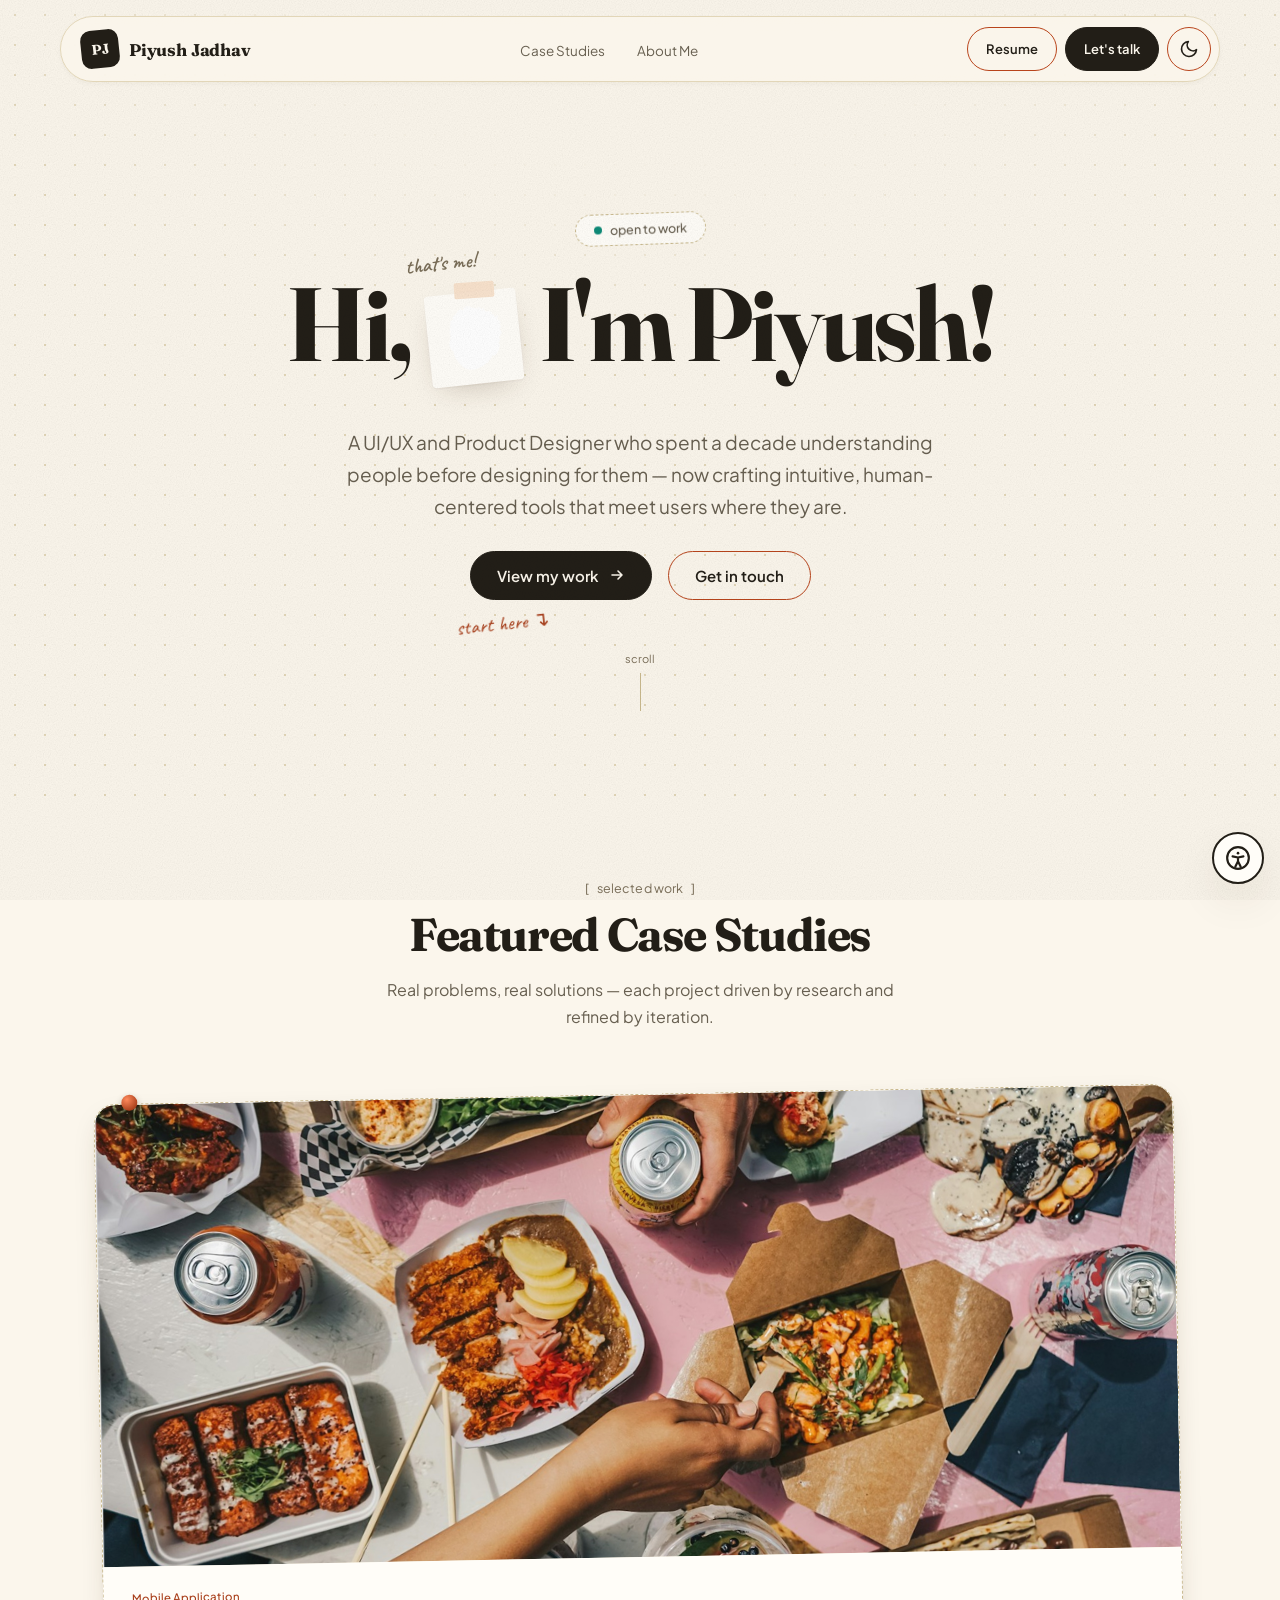
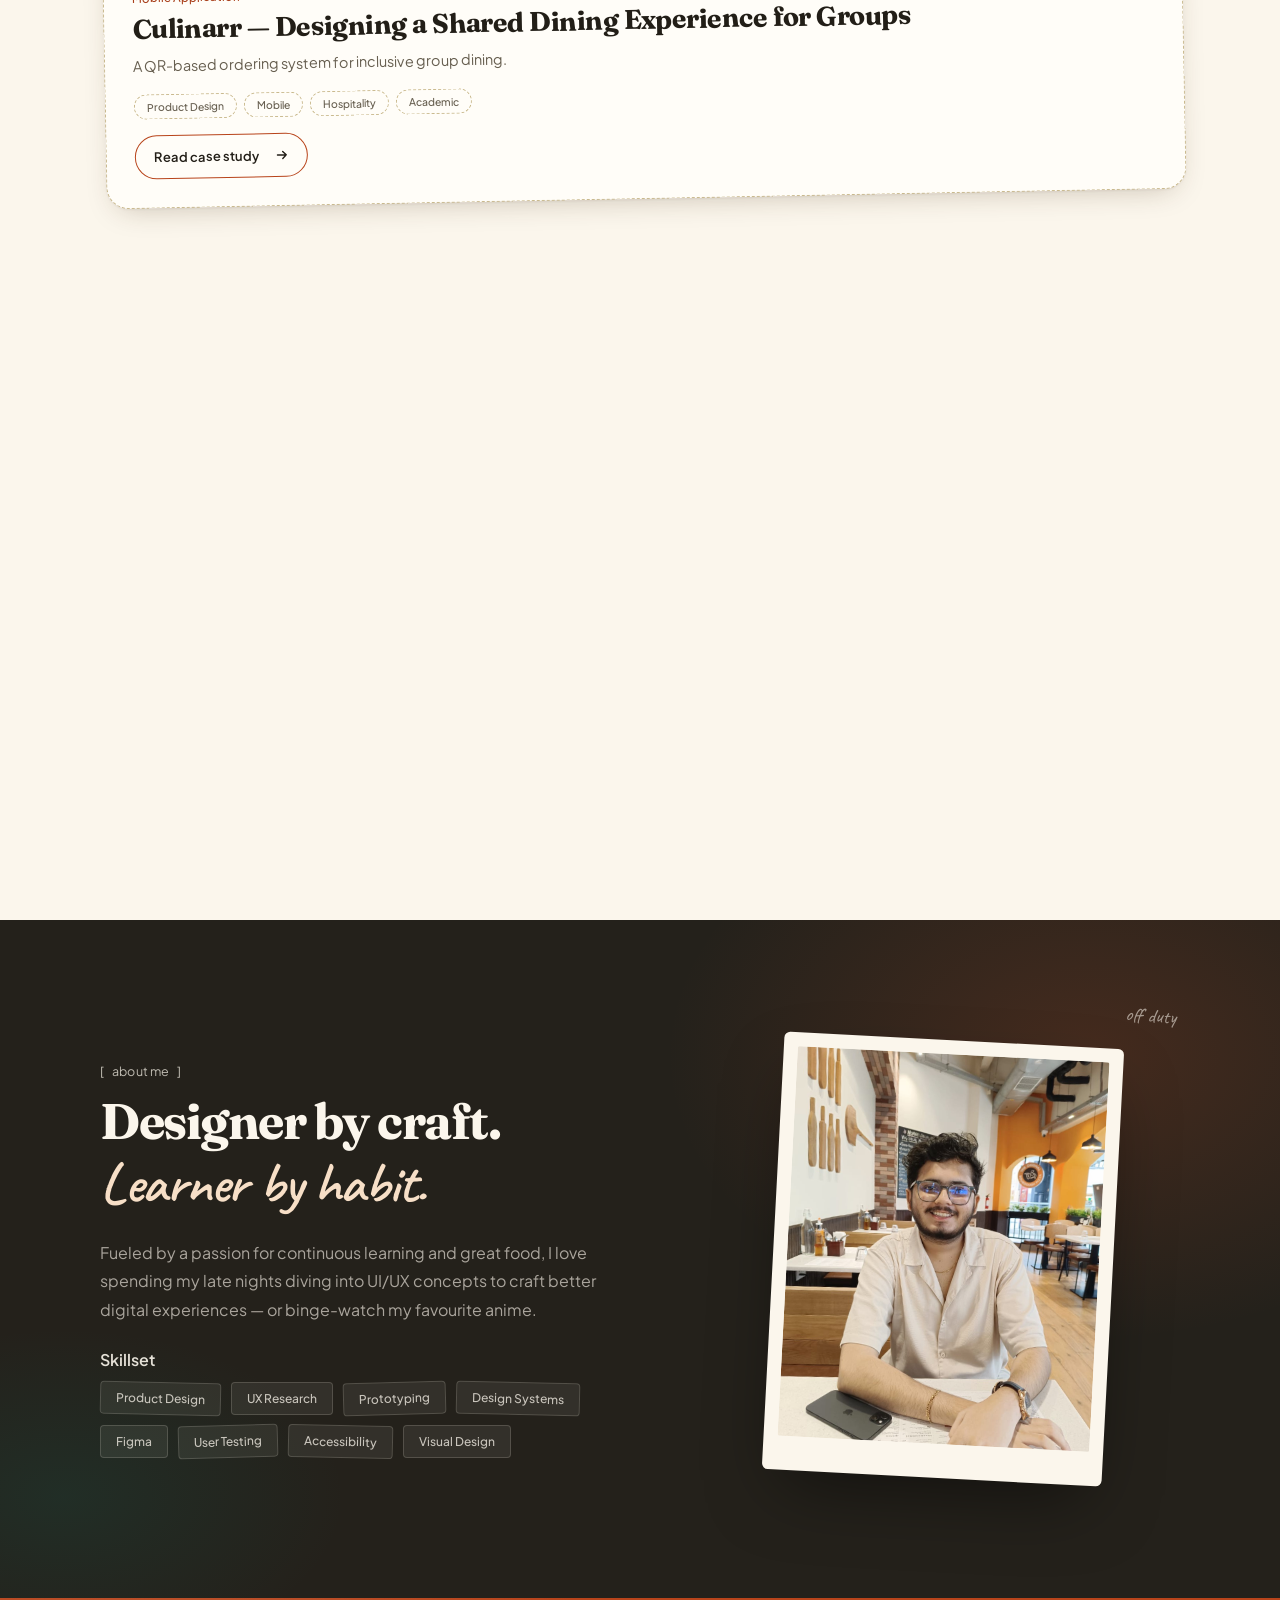
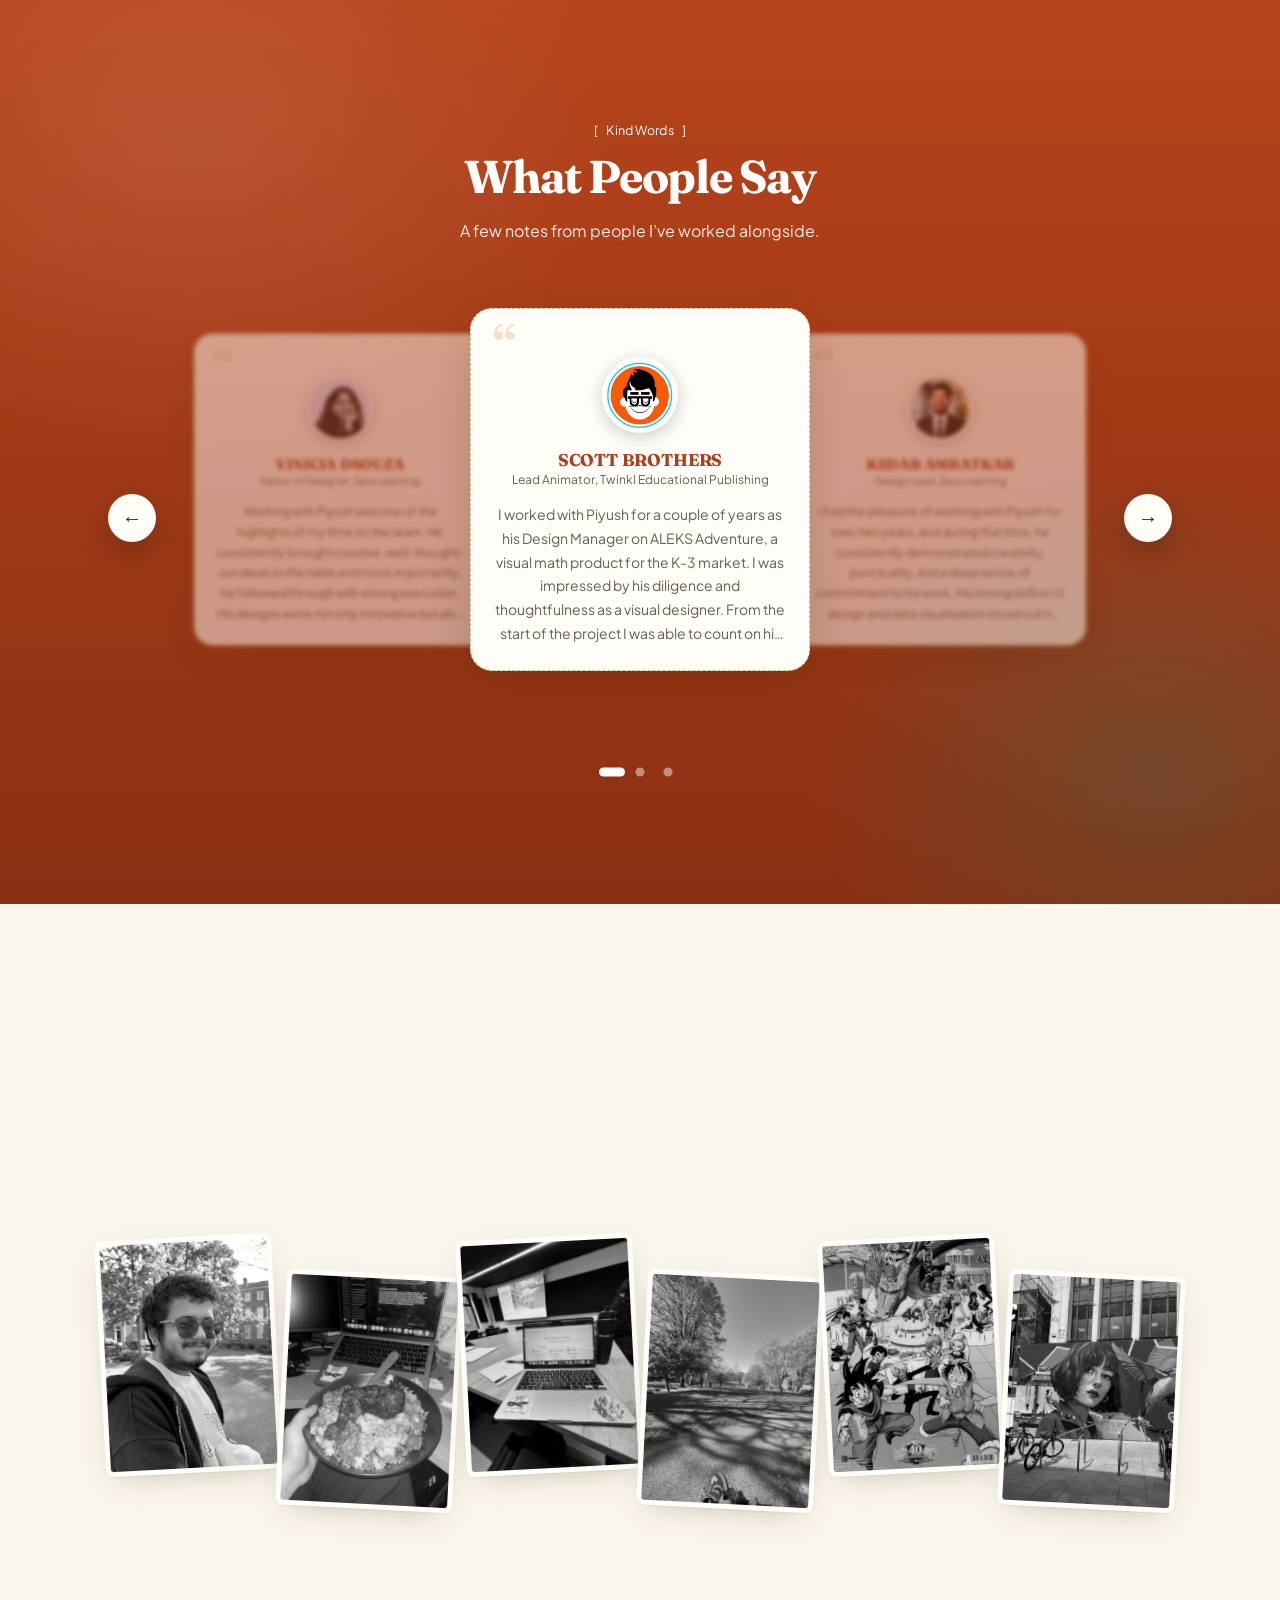
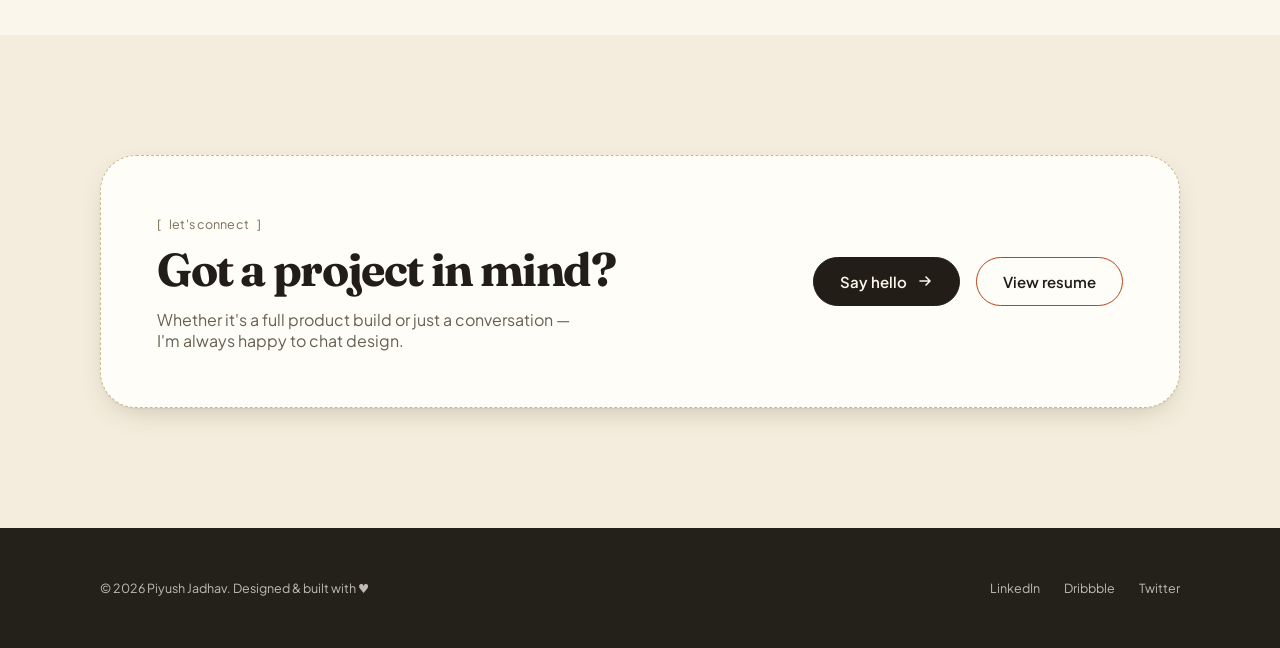
==== commit 62972cab: "Update index.html" ====
--- a/site/index.html
+++ b/site/index.html
@@ -81,7 +81,10 @@
       Hi,&nbsp;<span class="hero-photo-wrap">
         <span class="hero-photo-tape" aria-hidden="true"></span>
         <span class="hero-photo-inline">
-          <span class="logo-mask" aria-hidden="true"></span>
+          <span class="logo-stack">
+            <img class="logo-backdrop" src="images/logo-backdrop.svg" alt="">
+            <img src="images/logo-vector.svg" alt="">
+          </span>
         </span>
         <span class="hero-photo-note annotation" aria-hidden="true">that's me!</span>
       </span>&nbsp;I'm Piyush!
--- a/site/css/site.css
+++ b/site/css/site.css
@@ -271,8 +271,8 @@
 .logo-mask {
   display: block; width: 100%; height: 100%;
   background-color: var(--ink);          /* dark in light mode, cream in dark mode */
-  -webkit-mask: url("../images/logo.svg") center / contain no-repeat;
-          mask: url("../images/logo.svg") center / contain no-repeat;
+  -webkit-mask: url("../images/logo-vector.svg") center / contain no-repeat;
+          mask: url("../images/logo-vector.svg") center / contain no-repeat;
 }
 .hero-photo-inline:hover { transform: rotate(4deg) scale(1.1); }
 .hero-photo-tape {
